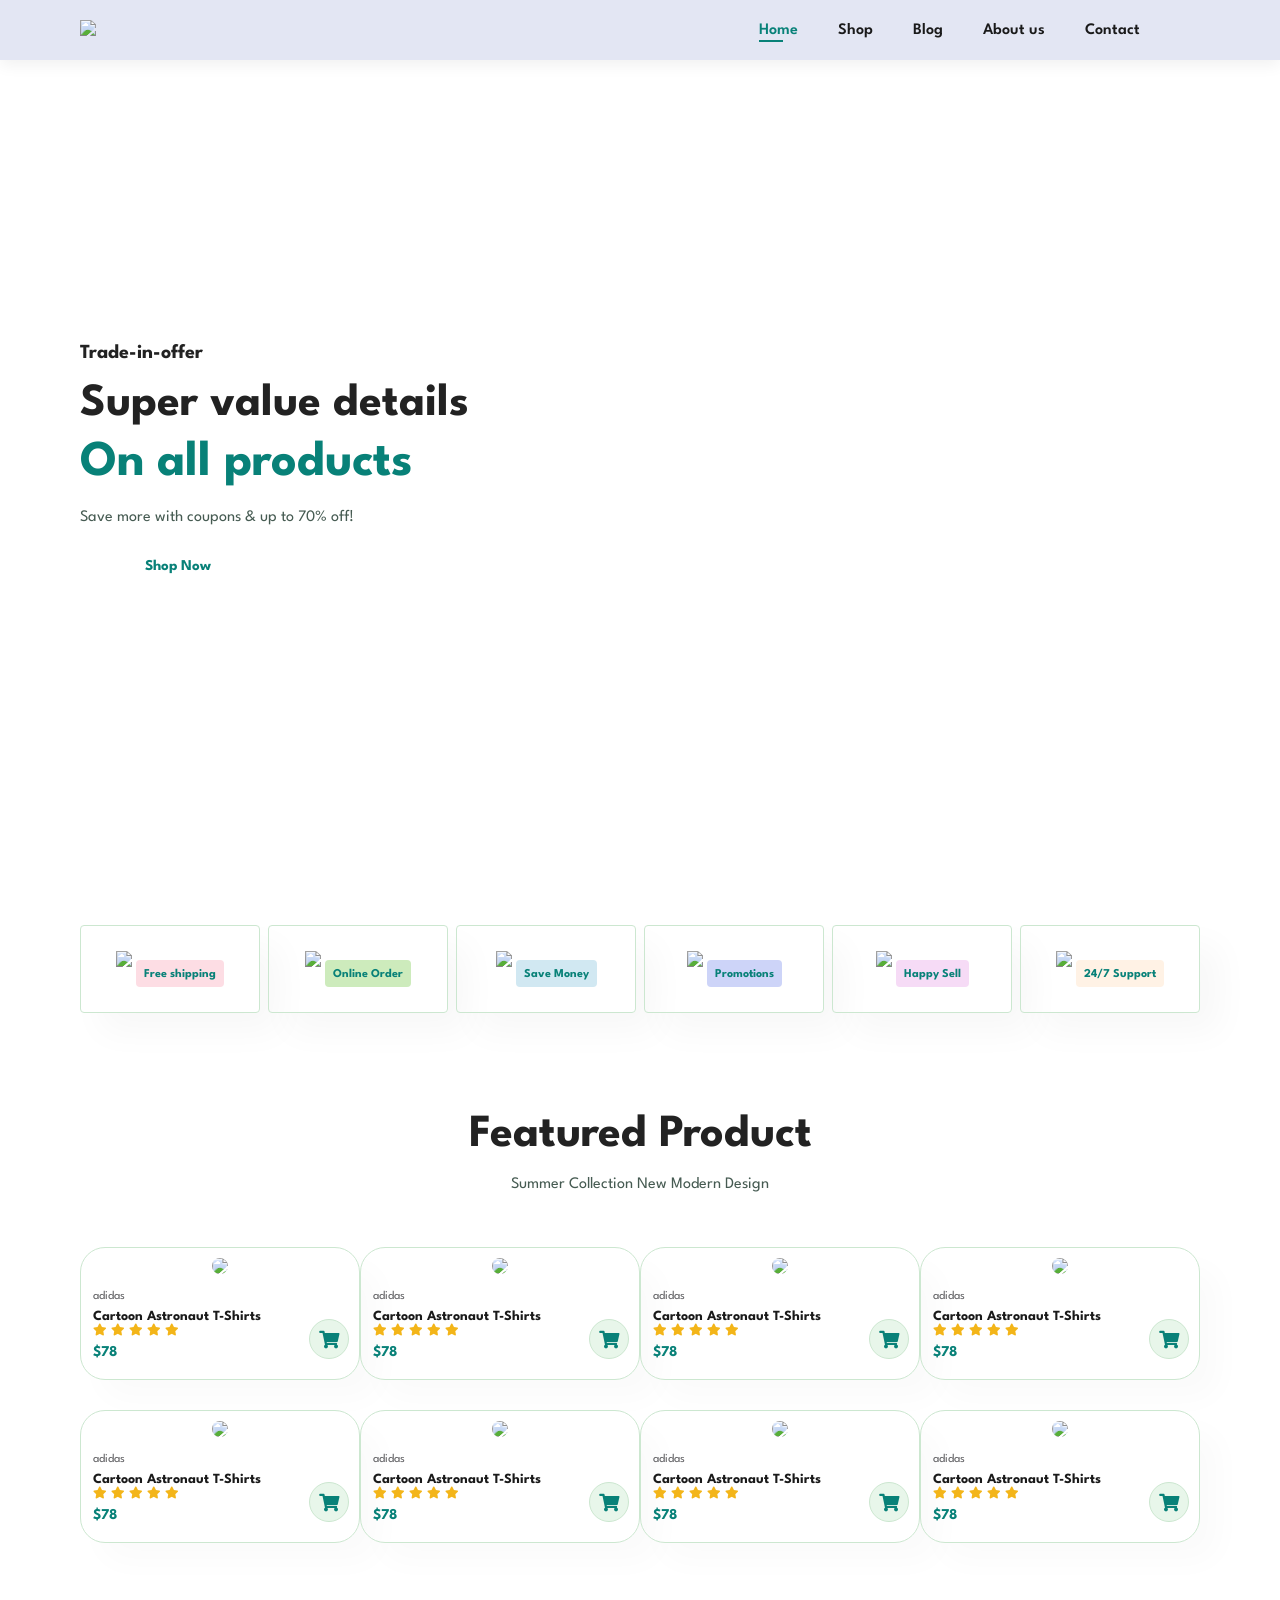
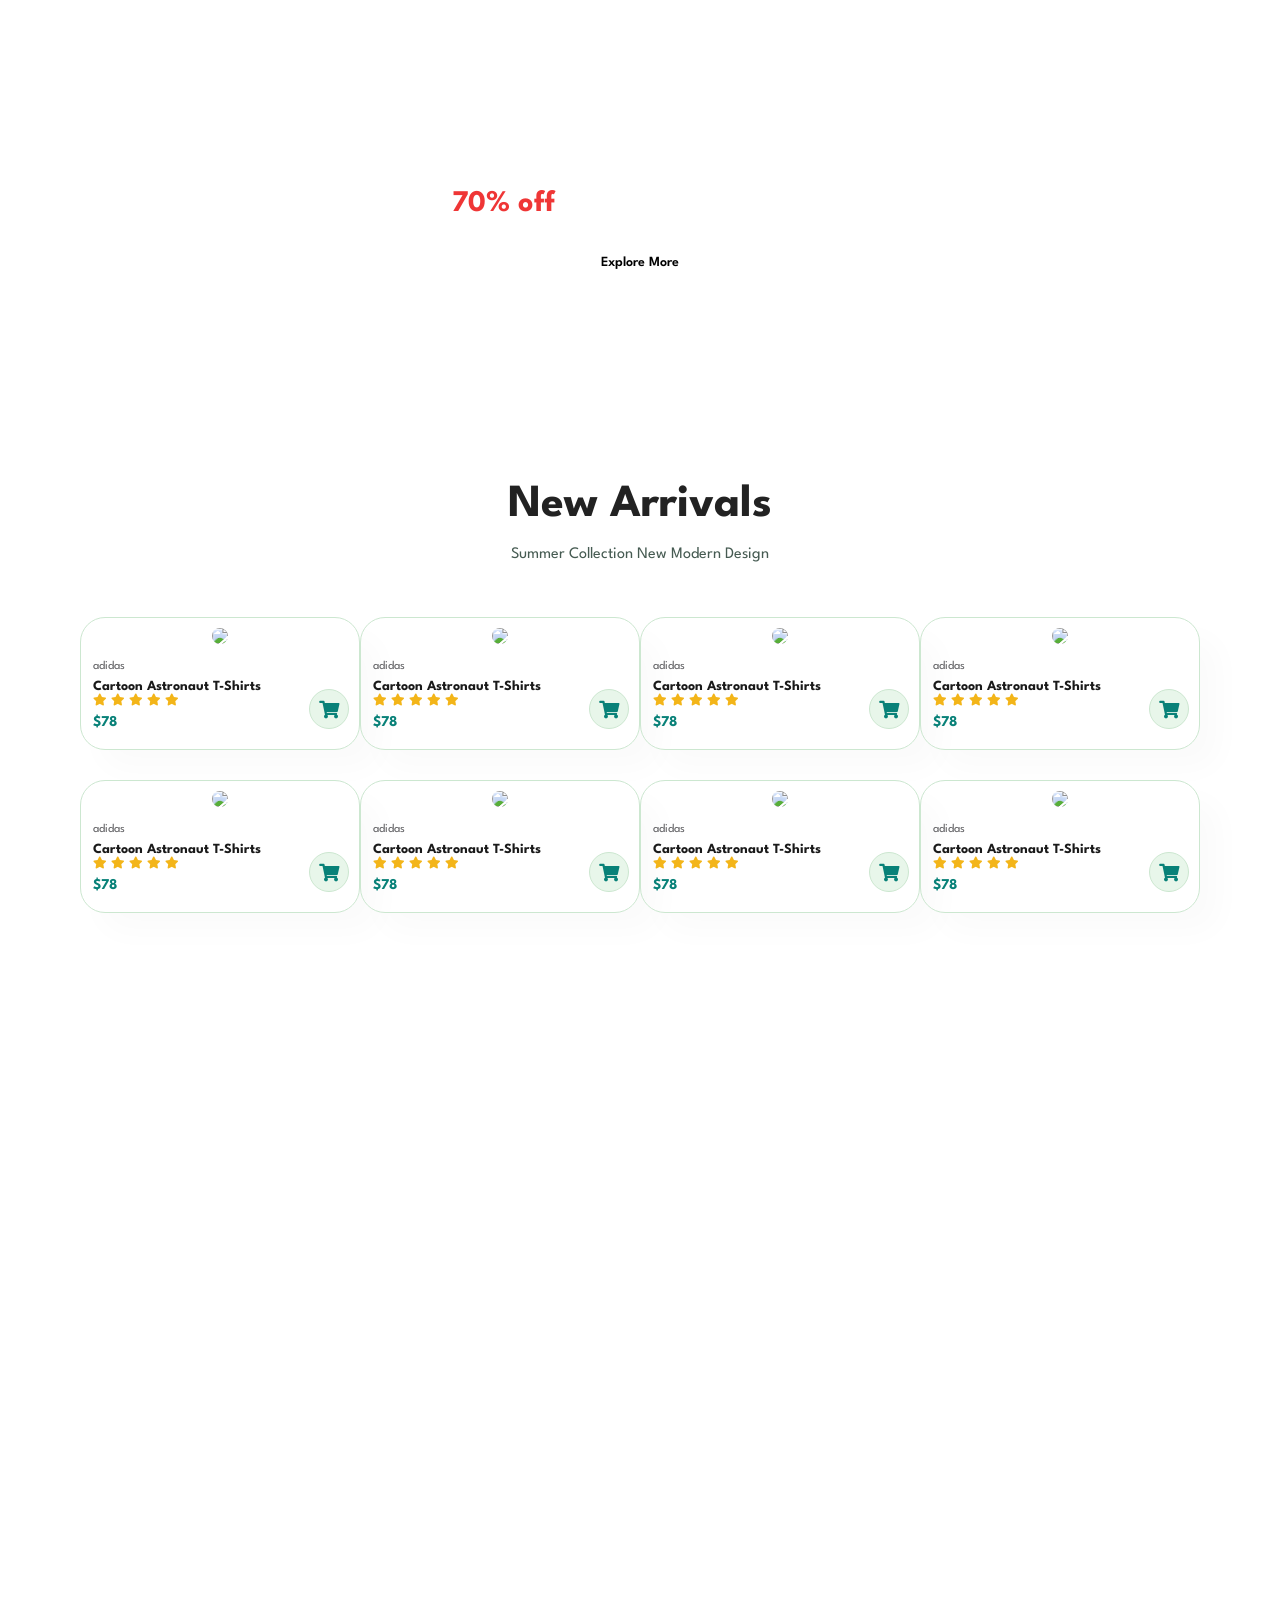
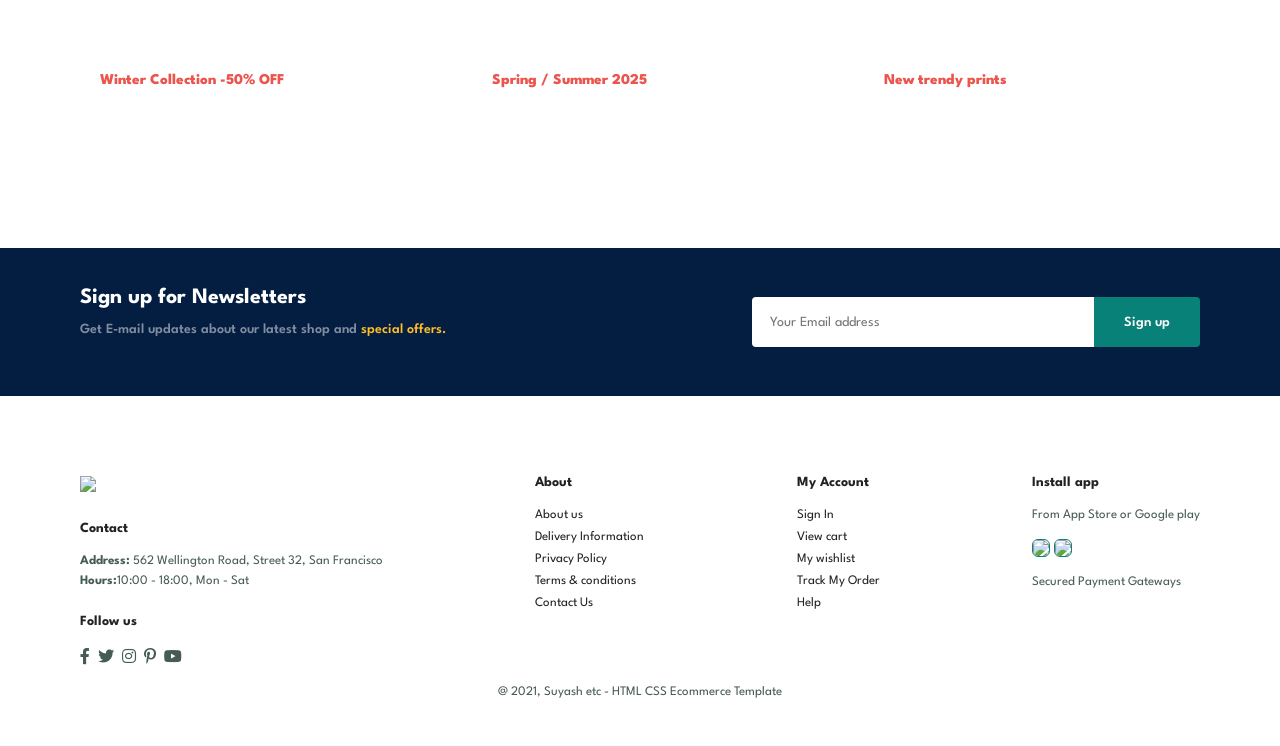
==== index.html @ 257fe8d1 "Add files via upload" ====
<!DOCTYPE html>
<html lang="en">

    <head>
        <meta charset="UTF-8">
        <meta http-equiv="X-UA-Compatible" content="IE=edge">
        <meta name="viewport" content="width=device-width, initial-scale=1.0">
        <title>Suyash Ecommerce Site</title>
        <!-- <link rel="stylesheet" href="https://cdnjs.cloudflare.com/ajax/libs/font-awesome/7.0.1/css/all.min.css" /> -->
        <link rel="stylesheet" href="style.css">
        <link rel="stylesheet" href="https://cdnjs.cloudflare.com/ajax/libs/font-awesome/5.15.4/css/all.min.css">
    </head>

    <body>
        <section id="header">
            <a href="#"><img src="img/logo.png" class="logo"></a>

            <div>
                <ul id="navbar">
                    <li><a class="active" href="index.html">Home</a></li>
                    <li><a href="shop.html">Shop</a></li>
                    <li><a href="blog.html">Blog</a></li>
                    <li><a href="about.html">About us</a></li>
                    <li><a href="contact.html">Contact</a></li>
                    <li class="lg-bag"><a href="cart.html"><i class="fa-solid fa-bag-shopping"></i></a></li>
                    <a href="#" id="close"><i class="far fa-times"></i></a>
                </ul>
            </div>
            <div id="mobile">
                <a href="cart.html"><i class="fa-solid fa-bag-shopping"></i></a>
                <i id="bar" class="fas fa-outdent"></i>
            </div>
        </section>

        <section id="hero">
            <h4>Trade-in-offer</h4>
            <h2>Super value details</h2>
            <h1>On all products</h1>
            <p>Save more with coupons & up to 70% off!</p>
            <button>Shop Now</button>
        </section>


        <section id="feature" class="section-p1">
            <div class="fe-box">
                <img src="img/features/f1.png">
                <h6>Free shipping</h6>
            </div>
            <div class="fe-box">
                <img src="img/features/f2.png">
                <h6>Online Order</h6>
            </div>
            <div class="fe-box">
                <img src="img/features/f3.png">
                <h6>Save Money</h6>
            </div>
            <div class="fe-box">
                <img src="img/features/f4.png">
                <h6>Promotions</h6>
            </div>
            <div class="fe-box">
                <img src="img/features/f5.png">
                <h6>Happy Sell</h6>
            </div>
            <div class="fe-box">
                <img src="img/features/f6.png">
                <h6>24/7 Support</h6>
            </div>
            
        </section>


        <section id="product1" class="section-p1">
            <h2>Featured Product</h2>
            <p>Summer Collection New Modern Design</p>
            <div class="pro-container">
                <div class="pro">
                    <img src="img/products/f1.jpg">
                    <div class="des">
                        <span>adidas</span>
                        <h5>Cartoon Astronaut T-Shirts</h5>
                        <div class="star">
                            <i class="fas fa-star"></i>
                            <i class="fas fa-star"></i>
                            <i class="fas fa-star"></i>
                            <i class="fas fa-star"></i>
                            <i class="fas fa-star"></i>
                        </div>
                        <h4>$78</h4>
                    </div>
                    <a href="#"><i class="fas fa-shopping-cart cart"></i></a>
                </div>
                <div class="pro">
                    <img src="img/products/f2.jpg">
                    <div class="des">
                        <span>adidas</span>
                        <h5>Cartoon Astronaut T-Shirts</h5>
                        <div class="star">
                            <i class="fas fa-star"></i>
                            <i class="fas fa-star"></i>
                            <i class="fas fa-star"></i>
                            <i class="fas fa-star"></i>
                            <i class="fas fa-star"></i>
                        </div>
                        <h4>$78</h4>
                    </div>
                    <a href="#"><i class="fas fa-shopping-cart cart"></i></a>
                </div>
                <div class="pro">
                    <img src="img/products/f3.jpg">
                    <div class="des">
                        <span>adidas</span>
                        <h5>Cartoon Astronaut T-Shirts</h5>
                        <div class="star">
                            <i class="fas fa-star"></i>
                            <i class="fas fa-star"></i>
                            <i class="fas fa-star"></i>
                            <i class="fas fa-star"></i>
                            <i class="fas fa-star"></i>
                        </div>
                        <h4>$78</h4>
                    </div>
                    <a href="#"><i class="fas fa-shopping-cart cart"></i></a>
                </div>
                <div class="pro">
                    <img src="img/products/f4.jpg">
                    <div class="des">
                        <span>adidas</span>
                        <h5>Cartoon Astronaut T-Shirts</h5>
                        <div class="star">
                            <i class="fas fa-star"></i>
                            <i class="fas fa-star"></i>
                            <i class="fas fa-star"></i>
                            <i class="fas fa-star"></i>
                            <i class="fas fa-star"></i>
                        </div>
                        <h4>$78</h4>
                    </div>
                    <a href="#"><i class="fas fa-shopping-cart cart"></i></a>
                </div>
                <div class="pro">
                    <img src="img/products/f5.jpg">
                    <div class="des">
                        <span>adidas</span>
                        <h5>Cartoon Astronaut T-Shirts</h5>
                        <div class="star">
                            <i class="fas fa-star"></i>
                            <i class="fas fa-star"></i>
                            <i class="fas fa-star"></i>
                            <i class="fas fa-star"></i>
                            <i class="fas fa-star"></i>
                        </div>
                        <h4>$78</h4>
                    </div>
                    <a href="#"><i class="fas fa-shopping-cart cart"></i></a>
                </div>
                <div class="pro">
                    <img src="img/products/f6.jpg">
                    <div class="des">
                        <span>adidas</span>
                        <h5>Cartoon Astronaut T-Shirts</h5>
                        <div class="star">
                            <i class="fas fa-star"></i>
                            <i class="fas fa-star"></i>
                            <i class="fas fa-star"></i>
                            <i class="fas fa-star"></i>
                            <i class="fas fa-star"></i>
                        </div>
                        <h4>$78</h4>
                    </div>
                    <a href="#"><i class="fas fa-shopping-cart cart"></i></a>
                </div>
                <div class="pro">
                    <img src="img/products/f7.jpg">
                    <div class="des">
                        <span>adidas</span>
                        <h5>Cartoon Astronaut T-Shirts</h5>
                        <div class="star">
                            <i class="fas fa-star"></i>
                            <i class="fas fa-star"></i>
                            <i class="fas fa-star"></i>
                            <i class="fas fa-star"></i>
                            <i class="fas fa-star"></i>
                        </div>
                        <h4>$78</h4>
                    </div>
                    <a href="#"><i class="fas fa-shopping-cart cart"></i></a>
                </div>
                <div class="pro">
                    <img src="img/products/f8.jpg">
                    <div class="des">
                        <span>adidas</span>
                        <h5>Cartoon Astronaut T-Shirts</h5>
                        <div class="star">
                            <i class="fas fa-star"></i>
                            <i class="fas fa-star"></i>
                            <i class="fas fa-star"></i>
                            <i class="fas fa-star"></i>
                            <i class="fas fa-star"></i>
                        </div>
                        <h4>$78</h4>
                    </div>
                    <a href="#"><i class="fas fa-shopping-cart cart"></i></a>
                </div>
            </div>
        </section>

        <section id="banner" class="section-m1">
            <h4>Repair Service</h4>
            <h2>Up to <span>70% off</span>- All T-Shirts & Accessories</h2>
            <button class="normal">Explore More</button>
        </section>

        <section id="product1" class="section-p1">
            <h2>New Arrivals</h2>
            <p>Summer Collection New Modern Design</p>
            <div class="pro-container">
                <div class="pro">
                    <img src="img/products/n1.jpg">
                    <div class="des">
                        <span>adidas</span>
                        <h5>Cartoon Astronaut T-Shirts</h5>
                        <div class="star">
                            <i class="fas fa-star"></i>
                            <i class="fas fa-star"></i>
                            <i class="fas fa-star"></i>
                            <i class="fas fa-star"></i>
                            <i class="fas fa-star"></i>
                        </div>
                        <h4>$78</h4>
                    </div>
                    <a href="#"><i class="fas fa-shopping-cart cart"></i></a>
                </div>
                <div class="pro">
                    <img src="img/products/n2.jpg">
                    <div class="des">
                        <span>adidas</span>
                        <h5>Cartoon Astronaut T-Shirts</h5>
                        <div class="star">
                            <i class="fas fa-star"></i>
                            <i class="fas fa-star"></i>
                            <i class="fas fa-star"></i>
                            <i class="fas fa-star"></i>
                            <i class="fas fa-star"></i>
                        </div>
                        <h4>$78</h4>
                    </div>
                    <a href="#"><i class="fas fa-shopping-cart cart"></i></a>
                </div>
                <div class="pro">
                    <img src="img/products/n3.jpg">
                    <div class="des">
                        <span>adidas</span>
                        <h5>Cartoon Astronaut T-Shirts</h5>
                        <div class="star">
                            <i class="fas fa-star"></i>
                            <i class="fas fa-star"></i>
                            <i class="fas fa-star"></i>
                            <i class="fas fa-star"></i>
                            <i class="fas fa-star"></i>
                        </div>
                        <h4>$78</h4>
                    </div>
                    <a href="#"><i class="fas fa-shopping-cart cart"></i></a>
                </div>
                <div class="pro">
                    <img src="img/products/n4.jpg">
                    <div class="des">
                        <span>adidas</span>
                        <h5>Cartoon Astronaut T-Shirts</h5>
                        <div class="star">
                            <i class="fas fa-star"></i>
                            <i class="fas fa-star"></i>
                            <i class="fas fa-star"></i>
                            <i class="fas fa-star"></i>
                            <i class="fas fa-star"></i>
                        </div>
                        <h4>$78</h4>
                    </div>
                    <a href="#"><i class="fas fa-shopping-cart cart"></i></a>
                </div>
                <div class="pro">
                    <img src="img/products/n5.jpg">
                    <div class="des">
                        <span>adidas</span>
                        <h5>Cartoon Astronaut T-Shirts</h5>
                        <div class="star">
                            <i class="fas fa-star"></i>
                            <i class="fas fa-star"></i>
                            <i class="fas fa-star"></i>
                            <i class="fas fa-star"></i>
                            <i class="fas fa-star"></i>
                        </div>
                        <h4>$78</h4>
                    </div>
                    <a href="#"><i class="fas fa-shopping-cart cart"></i></a>
                </div>
                <div class="pro">
                    <img src="img/products/n6.jpg">
                    <div class="des">
                        <span>adidas</span>
                        <h5>Cartoon Astronaut T-Shirts</h5>
                        <div class="star">
                            <i class="fas fa-star"></i>
                            <i class="fas fa-star"></i>
                            <i class="fas fa-star"></i>
                            <i class="fas fa-star"></i>
                            <i class="fas fa-star"></i>
                        </div>
                        <h4>$78</h4>
                    </div>
                    <a href="#"><i class="fas fa-shopping-cart cart"></i></a>
                </div>
                <div class="pro">
                    <img src="img/products/n7.jpg">
                    <div class="des">
                        <span>adidas</span>
                        <h5>Cartoon Astronaut T-Shirts</h5>
                        <div class="star">
                            <i class="fas fa-star"></i>
                            <i class="fas fa-star"></i>
                            <i class="fas fa-star"></i>
                            <i class="fas fa-star"></i>
                            <i class="fas fa-star"></i>
                        </div>
                        <h4>$78</h4>
                    </div>
                    <a href="#"><i class="fas fa-shopping-cart cart"></i></a>
                </div>
                <div class="pro">
                    <img src="img/products/n8.jpg">
                    <div class="des">
                        <span>adidas</span>
                        <h5>Cartoon Astronaut T-Shirts</h5>
                        <div class="star">
                            <i class="fas fa-star"></i>
                            <i class="fas fa-star"></i>
                            <i class="fas fa-star"></i>
                            <i class="fas fa-star"></i>
                            <i class="fas fa-star"></i>
                        </div>
                        <h4>$78</h4>
                    </div>
                    <a href="#"><i class="fas fa-shopping-cart cart"></i></a>
                </div>
            </div>
        </section>

        <section id="sm-banner" class="section-p1">
            <div class="banner-box">
                <h4>crazy deals</h4>
                <h2>buy 1 get 1 free</h2>
                <span>The best classic dress is on sale at care</span>
                <button class="white">Learn more</button>
            </div>
            <div class="banner-box banner-box2">
                <h4>spring/summer</h4>
                <h2>upcoming season</h2>
                <span>The best classic dress is on sale at care</span>
                <button class="white">Collection</button>
            </div>
        </section>

        <section id="banner3">
            <div class="banner-box">
                <h2>Seasonal Sale</h2>
                <h3>Winter Collection -50% OFF</h3>
            </div>
            <div class="banner-box banner-box2">
                <h2>New Footwear collection</h2>
                <h3>Spring / Summer 2025</h3>
            </div>
            <div class="banner-box banner-box3">
                <h2>T-shirts</h2>
                <h3>New trendy prints</h3>
            </div>
        </section>


        <section id="newsletter" class="section-p1 section-m1">
            <div class="newstext">
                <h4>Sign up for Newsletters</h4>
                <p>Get E-mail updates about our latest shop and <span>special offers.</span></p>
            </div>
            <div class="form">
                <input type="text" placeholder="Your Email address">
                <button class="normal">Sign up</button>
            </div>
        </section>

        <footer class="section-p1">
            <div class="col">
                <img class='logo' src="img/logo.png">
                <h4>Contact</h4>
                <p><strong> Address:</strong> 562 Wellington Road, Street 32, San Francisco</p>
                <p><strong> Hours:</strong>10:00 - 18:00, Mon - Sat</p>
                <div class="follow">
                    <h4>Follow us</h4>
                    <div class="icon">
                        <i class="fab fa-facebook-f"></i>
                        <i class="fab fa-twitter"></i>
                        <i class="fab fa-instagram"></i>
                        <i class="fab fa-pinterest-p"></i>
                        <i class="fab fa-youtube"></i>
                    </div>
                </div>

            </div>

            <div class="col">
                <h4>About</h4>
                <a href="#">About us</a>
                <a href="#">Delivery Information</a>
                <a href="#">Privacy Policy</a>
                <a href="#">Terms & conditions</a>
                <a href="#">Contact Us</a>
            </div>

            <div class="col">
                <h4>My Account</h4>
                <a href="#">Sign In</a>
                <a href="#">View cart</a>
                <a href="#">My wishlist</a>
                <a href="#">Track My Order</a>
                <a href="#">Help</a>
            </div>

            <div class="col install">
                <h4>Install app</h4>
                <p>From App Store or Google play</p>
                <div class="row">
                    <img src="img/pay/app.jpg">
                    <img src="img/pay/play.jpg">
                </div>
                <p>Secured Payment Gateways</p>
                <img src="img/pay/pay.png" alt="">
            </div>

            <div class="copyright">
                <p>@ 2021, Suyash etc - HTML CSS Ecommerce Template</p>
            </div>
        </footer>

        <script src="script.js"></script>
    </body>

</html>
---- style.css ----
@import url("https://fonts.googleapis.com/css2?family=Spartan:wght@100;200;300;400;500;600;700;800;900&display=swap");
* {
  margin: 0;
  padding: 0;
  box-sizing: border-box;
  font-family: "Spartan", sans-serif;
}

html {
  scroll-behavior: smooth;
}

/* Global Styles */

h1 {
  font-size: 50px;
  line-height: 64px;
  color: #222;
}

h2 {
  font-size: 46px;
  line-height: 54px;
  color: #222;
}

h4 {
  font-size: 20px;
  color: #222;
}

h6 {
  font-weight: 700;
  font-size: 12px;
}

p {
  font-size: 16px;
  color: #465b52;
  margin: 15px 0 20px 0;
}

.section-p1 {
  padding: 40px 80px;
}

.section-m1 {
  margin: 40px 0;
}

button.normal{
  font-size: 14px;
  font-weight: 600;
  padding: 15px 30px;
  color: #000;
  background-color: #fff;
  border-radius: 4px;
  cursor: pointer;
  border: none;
  outline: none;
  transition: 0.2s;
}
button.white{
  font-size: 13px;
  font-weight: 600;
  padding: 11px 18px;
  color: #fff;
  background-color: transparent;
  cursor: pointer;
  border: 1px solid white;
  outline: none;
  transition: 0.2s;
}

body {
  width: 100%;
}


/*  Header start */

#header{
  display: flex;
  align-items: center;
  justify-content: space-between;
  padding: 20px 80px;
  background-color: #e3e6f3;
  box-shadow: 0 5px 15px rgba(0, 0, 0, 0.06);
  position: sticky;
  top: 0;
  left: 0;
  z-index: 999;
}


#navbar{
  display: flex;
  align-items: center;
  justify-content: center;
}

#navbar li{
  list-style: none;
  padding: 0 20px;
  position: relative;
}

#navbar li a{
  text-decoration: none;
  font-size: 16px;
  font-weight: 600;
  color: #1a1a1a;
  transition: 0.3s ease;
}

#navbar li a:hover{
  color: #088178;
}

#navbar li a:hover,
#navbar li a.active{
  color: #088178;
}

#navbar li a.active::after,
#navbar li a:hover::after
{
  content: '';
  width: 30%;
  height: 2px;
  background-color: #088178;
  position: absolute;
  bottom: -4px;
  left: 20px;
}

#mobile{
  display: none;
  align-items: center;
}

#close{
  display: none;
}

/* Home page */

#hero{
  background-image: url(img/hero4.png);
  height: 90vh;
  width: 100%;
  background-size: cover;
  background-position: top 25% right 0;
  padding: 0px 80px;
  display: flex;
  flex-direction: column;
  align-items: flex-start;
  justify-content: center;
}


#hero h4{
  padding-bottom: 15px;
}


#hero h1{
  color: #088178;
}


#hero button{
  background-image: url(img/button.png);
  background-color: transparent;
  color: #088178;
  border: 0;
  padding: 14px 80px 14px 65px;
  background-repeat: no-repeat;
  cursor: pointer;
  font-weight: 700;
  font-size: 15px;
}



/* features */
#feature{
  display: flex;
  align-items: center;
  justify-content: space-between;
  flex-wrap: wrap;
}
#feature .fe-box{
  width: 180px;
  text-align: center;
  padding: 25px 15px;
  box-shadow: 20px 20px 34px rgba(0, 0, 0, 0.03);
  border: 1px solid #cce7d0;
  border-radius: 4px;
  margin: 15px 0;
}

#feature .fe-box:hover{
  box-shadow: 10px 10px 54px rgba(70, 62, 221, 0.1);
}

#feature .fe-box img{
  width: 100%;
  margin-bottom: 10px;
}

#feature .fe-box h6{
  display: inline-block;
  padding: 9px 8px 6px 8px;
  line-height: 1;
  border-radius: 4px;
  color: #088178;
  background-color: #fddde4;
}

#feature .fe-box:nth-child(2) h6{
  background-color: #cdebbc;
}
#feature .fe-box:nth-child(3) h6{
  background-color: #d1e8f2;
}
#feature .fe-box:nth-child(4) h6{
  background-color: #cdd4f8;
}
#feature .fe-box:nth-child(5) h6{
  background-color: #f6dbf6;
}
#feature .fe-box:nth-child(6) h6{
  background-color: #fff2e5;
}





/* product */
#product1{
  text-align: center;
}

#product1 .pro-container{
  display: flex;
  justify-content: space-between;
  padding-top: 20px;
  flex-wrap: wrap;
}

#product1 .pro{
  flex: 1 1 22%;
  width: 23%;
  min-width: 250px;
  padding: 10px 12px;
  border: 1px solid #cce7d0;
  border-radius: 25px;
  cursor: pointer;
  box-shadow: 20px 20px 30px rgba(0, 0, 0, 0.02);
  margin: 15px 0;
  transition: 0.2s ease;
  position: relative;
}

#product1 .pro:hover{
  box-shadow: 20px 20px 30px rgba(0, 0, 0, 0.06);
}

#product1 .pro img{
  width: 100%;
  border-radius: 20px;
}

#product1 .pro .des{
  text-align: start;
  padding: 10px 0;
}

#product1 .pro .des span{
  color: #606063;
  font-size: 12px;
}

#product1 .pro .des h5{
  padding-top: 7px;
  color: #1a1a1a;
  font-size: 14px;
}

#product1 .pro .des i{
  font-size: 12px;
  color: rgb(243, 181, 25);
}

#product1 .pro .des h4{
  padding-top: 7px;
  font-size: 15px;
  font-weight: 700;
  color: #088178;
}

#product1 .pro a .add-but{
  width: 40px;
  height: 40px;
  line-height: 40px;
  border-radius: 50px;
  background-color: #e8f6ea;
  font-weight: 500;
  color: #088178;
  border: 1px solid #cce7d0;
  position: absolute;
  bottom: 20px;
  right: 10px;
}

#product1 .pro a .cart {
  width: 40px;
  height: 40px;
  border-radius: 50%;
  background-color: #e8f6ea;
  border: 1px solid #cce7d0;
  position: absolute;
  bottom: 20px;
  right: 10px;
  display: flex;
  align-items: center;
  justify-content: center;
  color: #088178;
  font-size: 18px;
}



/* banner */
#banner{
  display: flex;
  justify-content: center;
  flex-direction: column;
  align-items: center;
  text-align: center;
  background-image: url(img/banner/b2.jpg);
  height: 40vh;
  width: 100%;
  background-size: cover;
  background-position: center;
}


#banner h4{
  color: #fff;
  font-size: 16px;
}

#banner h2{
  color: #fff;
  font-size: 30px;
  padding: 10px 0;
}

#banner h2 span{
  color: #fff;
  color: #ef3636;
}

#banner button:hover{
  background-color: #088178;
  color:#fff;
}

#sm-banner{
  display: flex;
  justify-content: space-between;
  flex-wrap: wrap;
}

/* banner */
#sm-banner .banner-box{
  display: flex;
  flex: 1;
  justify-content: center;
  flex-direction: column;
  align-items: flex-start;
  background-image: url(img/banner/b17.jpg);
  height: 50vh;
  min-width: 45%;
  margin: 10px;
  background-size: cover;
  background-position: center;
  padding: 30px;
}

#sm-banner .banner-box2{
  background-image: url(img/banner/b10.jpg);
}

#sm-banner h4{
  color: #fff;
  font-size: 20px;
  font-weight: 300;

}

#sm-banner h2{
  color: #fff;
  font-size: 28px;
  font-weight: 800;

}

#sm-banner span{
  color: #fff;
  font-size: 14px;
  font-weight: 500;
  padding-bottom: 15px;
}



#sm-banner .banner-box:hover button{
  background: #088178;
  border: 1px solid #088178;
}

#banner3{
  display: flex;
  justify-content: space-between;
  flex-wrap: wrap;
  padding: 0 80px;

}

#banner3 .banner-box{
  display: flex;
  justify-content: center;
  flex-direction: column;
  align-items: flex-start;
  background-image: url(img/banner/b7.jpg);
  height: 30vh;
  min-width: 30%;
  background-size: cover;
  background-position: center;
  padding: 20px;
  margin-bottom: 20px;
}

#banner3 .banner-box2{
  background-image: url(img/banner/b4.jpg);
}
#banner3 .banner-box3{
  background-image: url(img/banner/b18.jpg);
}

#banner3 h2{
  color: #fff;
  font-weight: 900;
  font-size: 22px;
}

#banner3 h3{
  color: #ec544e;
  font-weight: 800;
  font-size: 15px;
}



/* newsletter */

#newsletter{
  display: flex;
  justify-content: space-between;
  flex-wrap: wrap;
  align-items: center;
  background-image: url(img/banner/b14.png);
  background-repeat: no-repeat;
  background-position: 20% 30%;
  background-color: #041e42;
}


#newsletter h4{
  font-size: 22px;
  font-weight: 700;
  color: #fff;
}

#newsletter p{
  font-size: 14px;
  font-weight: 600;
  color: #818ea0;
}

#newsletter span{
  color: #ffbd27;
}


#newsletter .form{
  display: flex;
  width: 40%;
}


#newsletter input{
  height: 3.125rem;
  padding: 0 1.225em;
  font-size: 14px;
  width: 100%;
  border: 1px solid transparent;
  border-radius: 4px;
  outline: none;
  border-top-right-radius: 0;
  border-bottom-right-radius: 0;
}


#newsletter button{
  color: #fff;
  background-color: #088178;
  white-space: nowrap;
  border-top-left-radius: 0;
  border-bottom-left-radius: 0;
}



/* footer */
footer{
  display: flex;
  flex-wrap: wrap;
  justify-content: space-between;
}

footer .col{
  display: flex;
  flex-direction: column;
  align-items: flex-start;
  margin-bottom: 20px;
}


footer .logo{
  margin-bottom: 30px;
}

footer h4{
  font-size: 14px;
  padding-bottom: 20px;
}

footer p{
  font-size: 13px;
  margin: 0 0 8px 0;
}


footer a{
  font-size: 13px;
  text-decoration:  none;
  color: #222;
  margin-bottom: 10px;
}


footer .follow{
  margin-top: 20px;
}

footer .follow i{
  color: #465b52;
  padding-right: 4px;
  cursor: pointer;
}


footer .install .row img{
  border: 1px solid #088178;
  border-radius: 6px;
}

footer .install img{
  margin: 10px 0 15px 0;
}

footer .follow i:hover,
footer a:hover{
  color: #088178;
}

footer .copyright{
  width: 100%;
  text-align: center;
}



/* Shop page */
#page-header{
  background-image: url(img/banner/b1.jpg);
  width: 100%;
  height: 40vh;
  background-size: cover;
  display: flex;
  justify-content: center;
  text-align: center;
  flex-direction: column;
  padding: 14px;
}

#page-header h2,
#page-header p{
  color: #fff;
}


#pagination{
  text-align: center;
}

#pagination a{
  text-decoration: none;
  background-color: #088178;
  padding: 15px 20px;
  border-radius: 4px;
  color: #fff;
  font-weight: 600;
}

#pagination a i{
  font-size: 16px;
  font-weight: 600;
}

/* single product */
#prodetails{
  display: flex;
  margin-top: 20px;
}



#prodetails .single-pro-image{
  width: 40%;
  margin-right: 50px;
}

.small-img-group{
  display: flex;
  justify-content: space-between;
}

.small-img-col{
  flex-basis: 24%;
  cursor: pointer;
}


#prodetails .single-pro-details{
  width: 50%;
  padding-top: 30px;
}


#prodetails .single-pro-details h4{
  padding: 40px 0 20px 0;
}

#prodetails .single-pro-details h2{
  font-size: 26px;
}

#prodetails .single-pro-details select{
  display: block;
  padding: 5px 10px;
  margin-bottom: 10px;
}

#prodetails .single-pro-details input{
  width: 50px;
  height: 47px;
  padding-left: 10px;
  font-size: 16px;
  margin-right: 10px;
}

#prodetails .single-pro-details input:focus{
  outline: none;
}

#prodetails .single-pro-details button{
  background-color: #088178;
  color: #fff;
}

#prodetails .single-pro-details span{
  line-height: 25px;
}





/* blog page */
#page-header.blog-header {
  background-image: url(img/banner/b19.jpg);
}


#blog{
  padding: 150px 150px 0 150px;
}

#blog .blog-box{
  display: flex;
  align-items: center;
  width: 100%;
  position: relative;
  padding-bottom: 90px;
}

#blog .blog-img{
  width: 50%;
  margin-right: 40px;
}

#blog img{
  width: 100%;
  height: 300px;
  object-fit: cover;
}

#blog .blog-details{
  width: 50%;
}



#blog .blog-details a{
  text-decoration: none;
  font-size: 11px;
  color: #000;
  font-weight: 700;
  transition: 0.1s;
  position: relative;
  display: inline-block;
}

#blog .blog-details a::after{
  content: "";
  width: 50px;
  height: 1px;
  background-color: #000;
  position: absolute;
  top: 4px;
  right: -60px;
}

#blog .blog-details a:hover{
  color: #088178;
}

#blog .blog-details a:hover::after{
  background-color: #088178;
}

#blog .blog-box h1{
  position: absolute;
  top: -40px;
  left: 0;
  font-size: 70px;
  font-weight: 700;
  color: #c9cbce;
  z-index: -9;
}



/* about page */
#page-header.about-header{
  background-image: url("img/about/banner.png");
}

#about-head{
  display: flex;
  align-items: center;
}

#about-head img{
  width: 50%;
  height: auto;
}

#about-head div{
  padding-left: 40px;
}


#about-app{
  text-align: center;

}

#about-app .video{
  width: 70%;
  height: 100%;
  margin: 30px auto 0 auto;
}

#about-app .video video{
  width: 100%;
  height: 100%;
  border-radius: 20px;
}


/* contact details */

#contact-details{
  display: flex;
  align-items: center;
  justify-content: space-between;
}

#contact-details .details{
  width: 40%;
}

#contact-details .details span,
#form-details form span{
  font-size: 12px;
}

#contact-details .details h2,
#form-details form h2{
  font-size: 26px;
  line-height: 35px;
  padding:  20px 0;
}



#contact-details .details h3{
  font-size: 16px;
  padding-bottom: 15px;
}



#contact-details .details li{
  list-style: none;
  display: flex;
  padding: 10px 0;
}

#contact-details .details li i{
  font-size: 14px;
  padding-right: 22px;
}

#contact-details .details li p{
  margin: 0;
  font-size: 14px;
}




#contact-details .map{
  width: 55%;
  height: 400px;
}


#contact-details .map iframe{
  width: 100%;
  height: 100%;
}


#form-details{
  display: flex;
  justify-content: space-between;
  margin: 30px;
  padding: 80px;
  border: 1px solid #e1e1e1;
}

#form-details form{
  width: 65%;
  display: flex;
  flex-direction: column;
  align-items: flex-start;
}

#form-details form input,
#form-details form textarea{
  width: 100%;
  padding: 12px 15px;
  outline: none;
  margin-bottom: 20px;
  border: 1px solid #e1e1e1;
}

#form-details form button{
  background-color: #088178;
  color: #fff;
}

#form-details .people div{
  padding-bottom: 25px;
  display: flex;
  align-items: flex-start;
}

#form-details .people div img{
  width: 65px;
  height: 65px;
  object-fit: cover;
  margin-right: 15px;
}

#form-details .people div p{
  margin: 0;
  font-size: 13px;
  line-height: 25px;
}

#form-details .people div p  span{
  display: block;
  font-size: 16px;
  font-weight: 600;
  color: #000;
}


/* cart page */
  #cart{
    overflow-x: auto;
  }

  #cart table{
    width: 100%;
    border-collapse: collapse;
    table-layout: fixed;
    white-space: nowrap;
  }

  #cart table img{
    width: 70px;
  }


  #cart table td:nth-child(1){
    width: 100px;
    text-align: center;
  }

  #cart table td:nth-child(2){
    width: 150px;
    text-align: center;
  }

  #cart table td:nth-child(3){
    width: 250px;
    text-align: center;
  }

  #cart table td:nth-child(4),
  #cart table td:nth-child(5),
  #cart table td:nth-child(6){
    width: 150px;
    text-align: center;
  }


  #cart table td:nth-child(5) input{
    width: 70px;
    padding: 10px 5px 10px 15px;
  }

  #cart table thead{
    border: 1px solid #e2e9e1;
    border-left: none;
    border-right: none;
  }


  #cart table td{
    font-weight: 700;
    text-transform: uppercase;
    font-size: 13px;
    padding: 18px 0;
  }


  #cart table tbody tr td{
    padding-top: 15px;
  }

  #cart table tbody td{
    font-size: 13px;
  }


  #cart-add{
    display: flex;
    flex-wrap: wrap;
    justify-content: space-between;
  }

  #coupon{
    width: 50%;
    margin-bottom: 30px;
  }

  #coupon h3,
  #subtotal h3{
    padding-bottom: 15px;
  }

  #coupon input{
    padding: 10px 20px;
    outline: none;
    width: 60%;
    margin-right: 10px;
    border: 1px solid #e2e9e1;
  }

  #coupon button,
  #subtotal button{
    background-color: #088178;
    color: #fff;
    padding: 12px 20px;
  }


  #subtotal{
    width: 50%;
    margin-bottom: 30px;
    border: 1px solid #e2e9e1;
    padding: 30px;
  }


  #subtotal table{
    border-collapse: collapse;
    width: 100%;
    margin-bottom: 20px;
  }


  #subtotal table td{
    width: 50%;
    border: 1px solid #e2e9e1;
    padding: 10px;
    font-size: 13px;
  }






















/* media query */

@media(max-width:799px){
  .section-p1{
    padding: 40px 40px;
  }
  #navbar {
    display: flex;
    flex-direction: column;
    align-items: flex-start;
    justify-content: flex-start;
    position: fixed;
    top: 0px;
    right: -300px;
    width: 200px;
    height: 100vh;
    background-color: #e3e6f3;
    box-shadow: 0 40px 60px rgba(0, 0, 0, 0.1);
    padding: 80px 0 0 10px;
    transition: 0.3s ease-in-out;
  }

  #navbar.active{
    right: 0px;
  }

  #navbar li{
    margin-bottom: 25px;
  }

  #mobile{
  display: flex;
  align-items: center;
  }

  #mobile i{
    color: #1a1a1a;
    font-size: 24px;
    padding-left: 20px;
  }


  #close{
    display: initial;
    position: absolute;
    top: 30px;
    left: 30px;
    color: #222;
    font-size: 24px;
  }

  .lg-bag{
    display: none;
  }


  #hero{
    height: 90vh;
    background-position: top 30% right 30%;
    padding: 0 80px;
  }


  #feature {
    justify-content: center;
  }

  #feature .fe-box{
    margin: 15px 15px;
  }

  #product1 .pro-container{
    justify-content: center;
  }

  #product1 .pro{
    margin: 15px;
  }

  #banner {
    height: 20vh;
  }

  #sm-banner .banner-box{
    min-width: 100%;
    height: 30vh;
  }

  #banner3{
    padding: 0 40px;
  }

  #banner3 .banner-box{
    width: 28%;
  }

  #newsletter .form{
    width: 70%;
  }

  /* contact */

  #form-details{
    padding: 40px;
  }

  #form-details form{
    width: 50%;
  }

  /* cart page */
  #cart{
    overflow-x: auto;
  }

  #cart table{
    width: 100%;
    border-collapse: collapse;
    table-layout: fixed;
    white-space: nowrap;
  }

  #cart table img{
    width: 70px;
  }


  #cart table td:nth-child(1){
    width: 100px;
    text-align: center;
  }

  #cart table td:nth-child(2){
    width: 150px;
    text-align: center;
  }

  #cart table td:nth-child(3){
    width: 250px;
    text-align: center;
  }

  #cart table td:nth-child(4),
  #cart table td:nth-child(5),
  #cart table td:nth-child(6){
    width: 150px;
    text-align: center;
  }


  #cart table td:nth-child(5) input{
    width: 70px;
    padding: 10px 5px 10px 15px;
  }

  #cart table thead{
    border: 1px solid #e2e9e1;
    border-left: none;
    border-right: none;
  }


  #cart table td{
    font-weight: 700;
    text-transform: uppercase;
    font-size: 13px;
    padding: 18px 0;
  }


  #cart table tbody tr td{
    padding-top: 15px;
  }

  #cart table tbody td{
    font-size: 13px;
  }


  #cart-add{
    display: flex;
    flex-wrap: wrap;
    justify-content: space-between;
  }

  #coupon{
    width: 50%;
    margin-bottom: 30px;
  }

  #coupon h3,
  #subtotal h3{
    padding-bottom: 15px;
  }

  #coupon input{
    padding: 10px 20px;
    outline: none;
    width: 60%;
    margin-right: 10px;
    border: 1px solid #e2e9e1;
  }

  #coupon button,
  #subtotal button{
    background-color: #088178;
    color: #fff;
    padding: 12px 20px;
  }


  #subtotal{
    width: 50%;
    margin-bottom: 30px;
    border: 1px solid #e2e9e1;
    padding: 30px;
  }


  #subtotal table{
    border-collapse: collapse;
    width: 100%;
    margin-bottom: 20px;
  }


  #subtotal table td{
    width: 50%;
    border: 1px solid #e2e9e1;
    padding: 10px;
    font-size: 13px;
  }
}








































@media (max-width: 477px){
  #header{
    padding: 10px 30px;
  }
  h1{
    font-size: 38px;
  }
  h2{
    font-size: 32px;
  }

  #hero{
    padding: 0 20px;
    background-position: 55%;
  }

  #feature {
    justify-content: space-between;
  }

  #feature .fe-box{
    width: 155px;
    margin: 0 0 15px 0;
  }

  #product1 .pro{
    width: 100%;
  }

  #banner{
    height: 40vh;
  }

  #sm-banner .banner-box{
    height: 40vh;
  }

  #sm-banner .banner-box2{
    margin-top: 20px;
  }

  #banner3{
    padding: 0 20px;
  }

  #banner3 .banner-box{
    width: 100%;
  }

  #newsletter {
    padding: 40px 20px;
  }

  #newsletter .form {
    width: 100%;
  }

  footer .copyright{
    text-align: start;
  }

  /* single product */
  #prodetails{
    display: flex;
    flex-direction: column;
  }

  #prodetails .single-pro-image{
    width: 100%;
    margin-right: 0px;
  }

  #prodetails .single-pro-image{
    width: 100%;
  }

  /* blog page */


  #blog {
    padding: 100px 20px 0 20px;
  }
  #blog .blog-box{
    display: flex;
    flex-direction: column;
    align-items: flex-start;
  }
  #blog .blog-img{
    width: 100%;
    margin-right: 0px;
    margin-bottom: 30px;
  }

  #blog .blog-details {
    width: 100%;
  }


  /* about us */
  #about-head{
    flex-direction: column;
  }

  #about-head img{
    width: 100%;
    margin-bottom: 20px;
  }


  #about-head div{
    padding-left: 0px;
  }

  #about-app .video{
    width: 100%;
  }


 /* contact page */
  #contact-details{
    flex-direction: column;
  }

  #contact-details .details{
    width: 100%;
    margin-bottom: 30px;
  }

  #contact-details .map{
    width: 100%;
  }

  #form-details {
    margin: 10px;
    padding: 30px 10px;
    flex-wrap: wrap;
  }

  #form-details {
    width: 100%;
    margin-bottom: 13px;
  }


  /* cart page */
  #cart-add{
    flex-direction: column;
  }

  #coupon {
    width: 100%;
  }

  #subtotal {
    width: 100%;
    padding: 20px;
  }
}
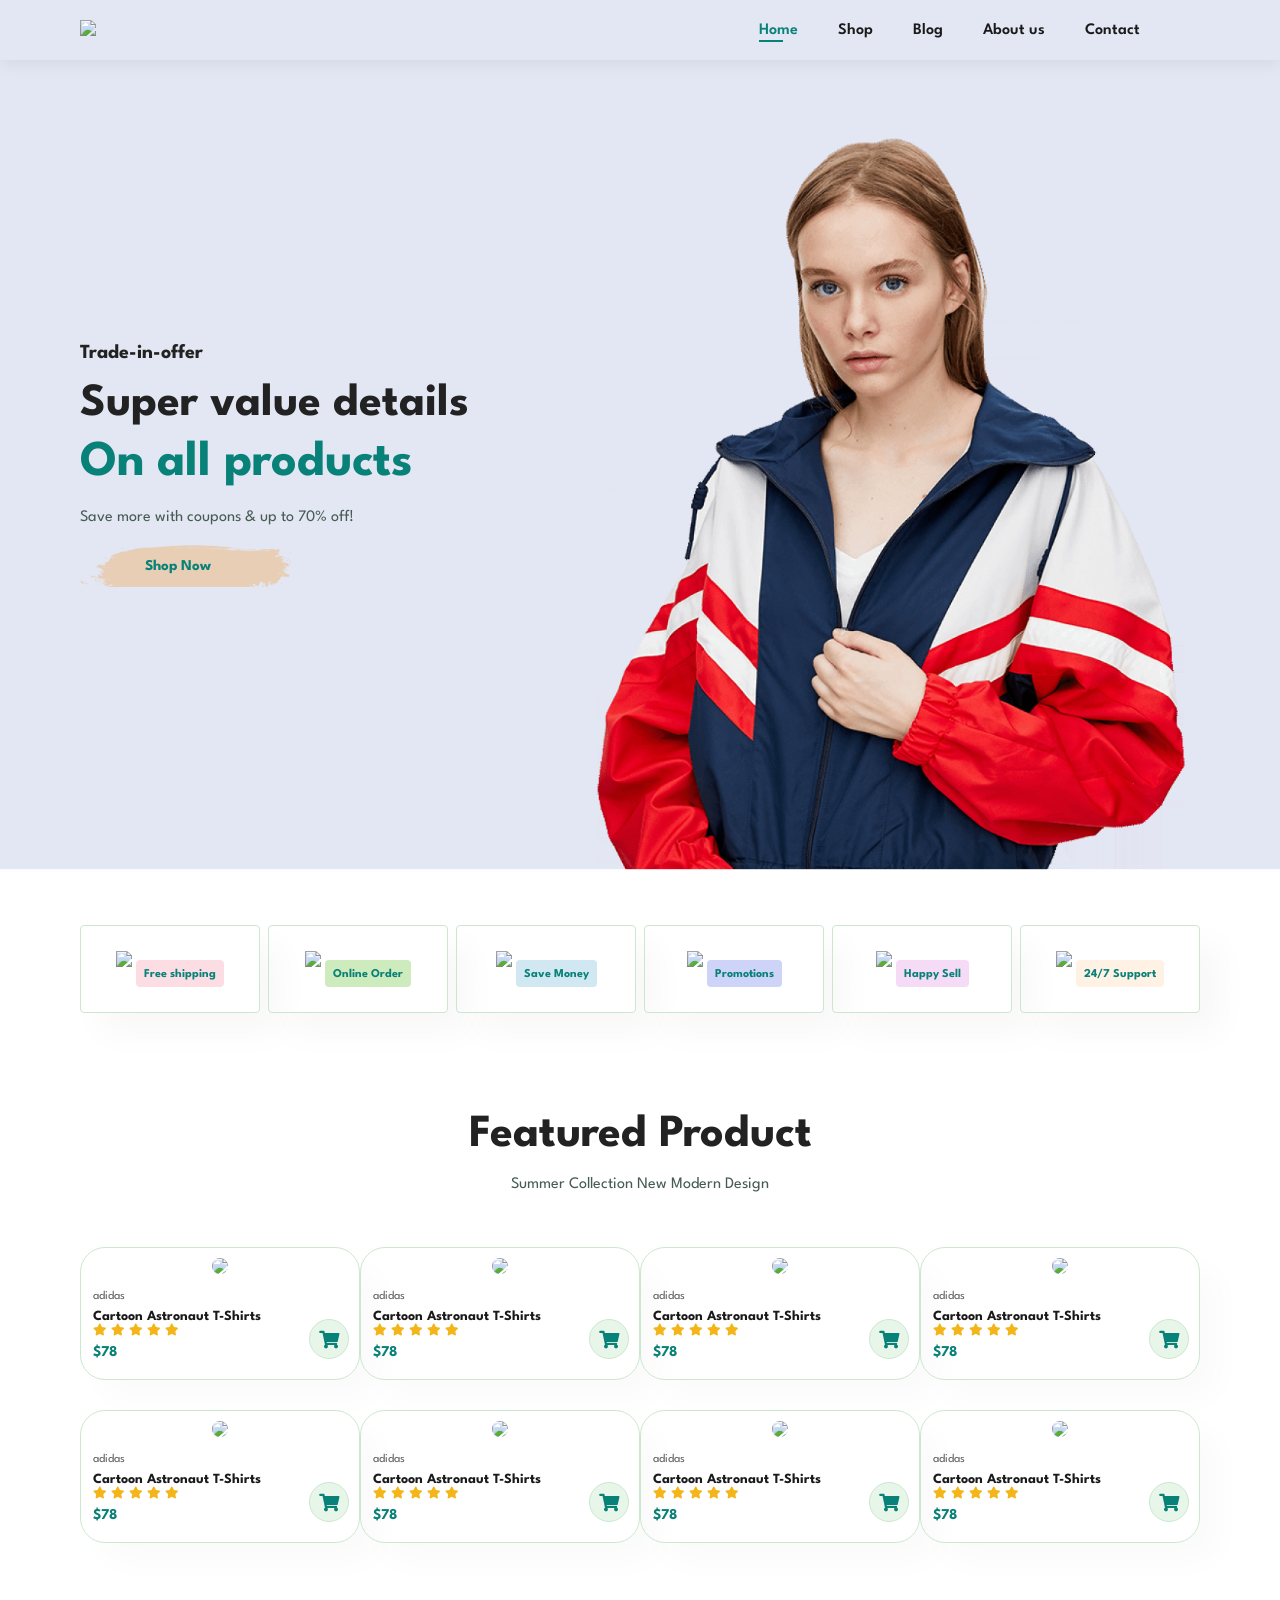
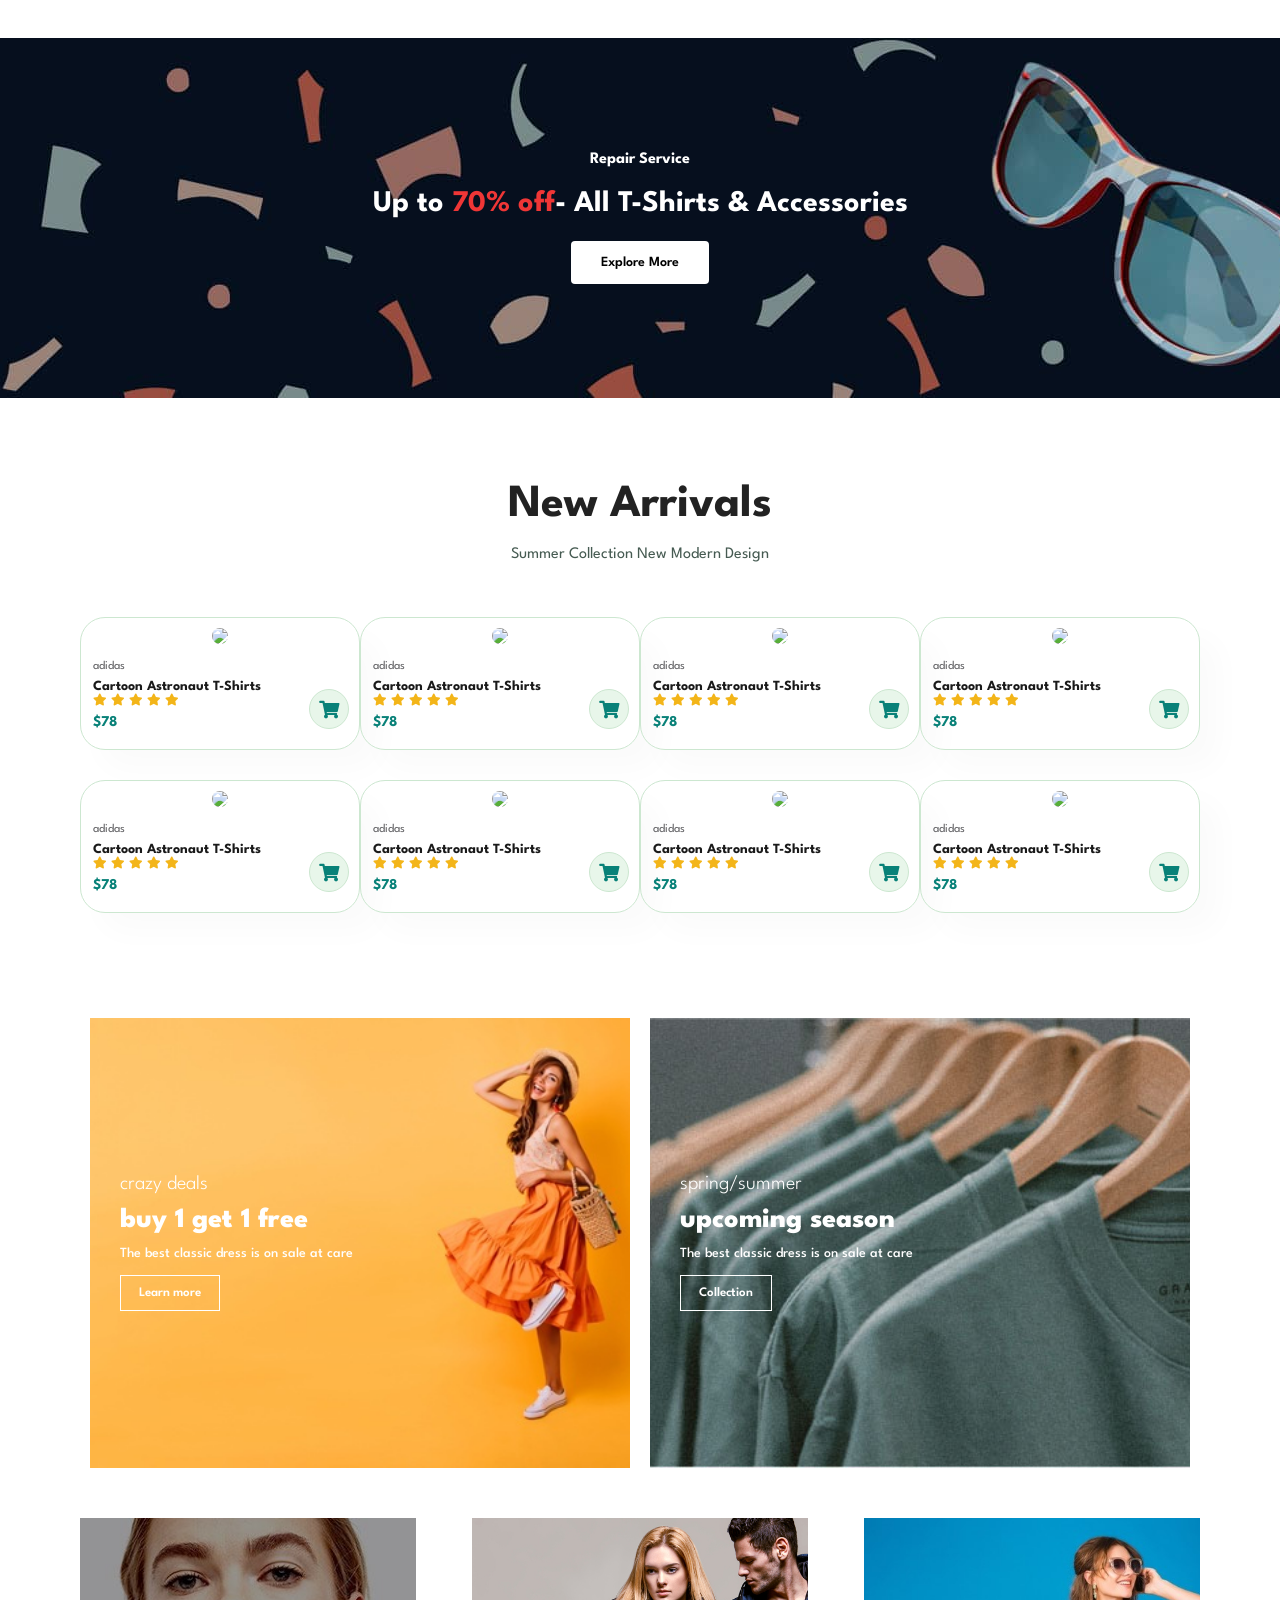
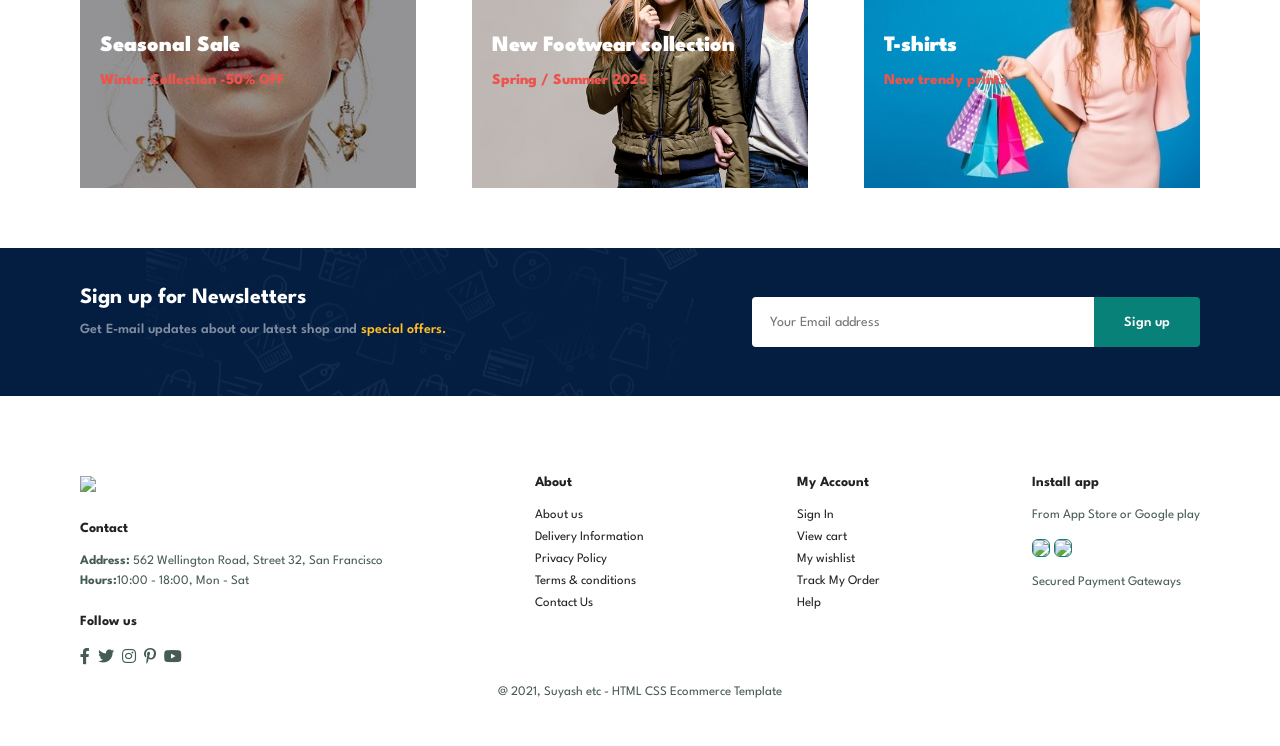
==== commit 9bd805a6: "Update index.html" ====
--- a/index.html
+++ b/index.html
@@ -13,7 +13,7 @@
 
     <body>
         <section id="header">
-            <a href="#"><img src="img/logo.png" class="logo"></a>
+            <a href="#"><img src="logo.png" class="logo"></a>
 
             <div>
                 <ul id="navbar">
@@ -43,27 +43,27 @@
 
         <section id="feature" class="section-p1">
             <div class="fe-box">
-                <img src="img/features/f1.png">
+                <img src="features/f1.png">
                 <h6>Free shipping</h6>
             </div>
             <div class="fe-box">
-                <img src="img/features/f2.png">
+                <img src="features/f2.png">
                 <h6>Online Order</h6>
             </div>
             <div class="fe-box">
-                <img src="img/features/f3.png">
+                <img src="features/f3.png">
                 <h6>Save Money</h6>
             </div>
             <div class="fe-box">
-                <img src="img/features/f4.png">
+                <img src="features/f4.png">
                 <h6>Promotions</h6>
             </div>
             <div class="fe-box">
-                <img src="img/features/f5.png">
+                <img src="features/f5.png">
                 <h6>Happy Sell</h6>
             </div>
             <div class="fe-box">
-                <img src="img/features/f6.png">
+                <img src="features/f6.png">
                 <h6>24/7 Support</h6>
             </div>
             
@@ -75,119 +75,119 @@
             <p>Summer Collection New Modern Design</p>
             <div class="pro-container">
                 <div class="pro">
-                    <img src="img/products/f1.jpg">
-                    <div class="des">
-                        <span>adidas</span>
-                        <h5>Cartoon Astronaut T-Shirts</h5>
-                        <div class="star">
-                            <i class="fas fa-star"></i>
-                            <i class="fas fa-star"></i>
-                            <i class="fas fa-star"></i>
-                            <i class="fas fa-star"></i>
-                            <i class="fas fa-star"></i>
-                        </div>
-                        <h4>$78</h4>
-                    </div>
-                    <a href="#"><i class="fas fa-shopping-cart cart"></i></a>
-                </div>
-                <div class="pro">
-                    <img src="img/products/f2.jpg">
-                    <div class="des">
-                        <span>adidas</span>
-                        <h5>Cartoon Astronaut T-Shirts</h5>
-                        <div class="star">
-                            <i class="fas fa-star"></i>
-                            <i class="fas fa-star"></i>
-                            <i class="fas fa-star"></i>
-                            <i class="fas fa-star"></i>
-                            <i class="fas fa-star"></i>
-                        </div>
-                        <h4>$78</h4>
-                    </div>
-                    <a href="#"><i class="fas fa-shopping-cart cart"></i></a>
-                </div>
-                <div class="pro">
-                    <img src="img/products/f3.jpg">
-                    <div class="des">
-                        <span>adidas</span>
-                        <h5>Cartoon Astronaut T-Shirts</h5>
-                        <div class="star">
-                            <i class="fas fa-star"></i>
-                            <i class="fas fa-star"></i>
-                            <i class="fas fa-star"></i>
-                            <i class="fas fa-star"></i>
-                            <i class="fas fa-star"></i>
-                        </div>
-                        <h4>$78</h4>
-                    </div>
-                    <a href="#"><i class="fas fa-shopping-cart cart"></i></a>
-                </div>
-                <div class="pro">
-                    <img src="img/products/f4.jpg">
-                    <div class="des">
-                        <span>adidas</span>
-                        <h5>Cartoon Astronaut T-Shirts</h5>
-                        <div class="star">
-                            <i class="fas fa-star"></i>
-                            <i class="fas fa-star"></i>
-                            <i class="fas fa-star"></i>
-                            <i class="fas fa-star"></i>
-                            <i class="fas fa-star"></i>
-                        </div>
-                        <h4>$78</h4>
-                    </div>
-                    <a href="#"><i class="fas fa-shopping-cart cart"></i></a>
-                </div>
-                <div class="pro">
-                    <img src="img/products/f5.jpg">
-                    <div class="des">
-                        <span>adidas</span>
-                        <h5>Cartoon Astronaut T-Shirts</h5>
-                        <div class="star">
-                            <i class="fas fa-star"></i>
-                            <i class="fas fa-star"></i>
-                            <i class="fas fa-star"></i>
-                            <i class="fas fa-star"></i>
-                            <i class="fas fa-star"></i>
-                        </div>
-                        <h4>$78</h4>
-                    </div>
-                    <a href="#"><i class="fas fa-shopping-cart cart"></i></a>
-                </div>
-                <div class="pro">
-                    <img src="img/products/f6.jpg">
-                    <div class="des">
-                        <span>adidas</span>
-                        <h5>Cartoon Astronaut T-Shirts</h5>
-                        <div class="star">
-                            <i class="fas fa-star"></i>
-                            <i class="fas fa-star"></i>
-                            <i class="fas fa-star"></i>
-                            <i class="fas fa-star"></i>
-                            <i class="fas fa-star"></i>
-                        </div>
-                        <h4>$78</h4>
-                    </div>
-                    <a href="#"><i class="fas fa-shopping-cart cart"></i></a>
-                </div>
-                <div class="pro">
-                    <img src="img/products/f7.jpg">
-                    <div class="des">
-                        <span>adidas</span>
-                        <h5>Cartoon Astronaut T-Shirts</h5>
-                        <div class="star">
-                            <i class="fas fa-star"></i>
-                            <i class="fas fa-star"></i>
-                            <i class="fas fa-star"></i>
-                            <i class="fas fa-star"></i>
-                            <i class="fas fa-star"></i>
-                        </div>
-                        <h4>$78</h4>
-                    </div>
-                    <a href="#"><i class="fas fa-shopping-cart cart"></i></a>
-                </div>
-                <div class="pro">
-                    <img src="img/products/f8.jpg">
+                    <img src="products/f1.jpg">
+                    <div class="des">
+                        <span>adidas</span>
+                        <h5>Cartoon Astronaut T-Shirts</h5>
+                        <div class="star">
+                            <i class="fas fa-star"></i>
+                            <i class="fas fa-star"></i>
+                            <i class="fas fa-star"></i>
+                            <i class="fas fa-star"></i>
+                            <i class="fas fa-star"></i>
+                        </div>
+                        <h4>$78</h4>
+                    </div>
+                    <a href="#"><i class="fas fa-shopping-cart cart"></i></a>
+                </div>
+                <div class="pro">
+                    <img src="products/f2.jpg">
+                    <div class="des">
+                        <span>adidas</span>
+                        <h5>Cartoon Astronaut T-Shirts</h5>
+                        <div class="star">
+                            <i class="fas fa-star"></i>
+                            <i class="fas fa-star"></i>
+                            <i class="fas fa-star"></i>
+                            <i class="fas fa-star"></i>
+                            <i class="fas fa-star"></i>
+                        </div>
+                        <h4>$78</h4>
+                    </div>
+                    <a href="#"><i class="fas fa-shopping-cart cart"></i></a>
+                </div>
+                <div class="pro">
+                    <img src="products/f3.jpg">
+                    <div class="des">
+                        <span>adidas</span>
+                        <h5>Cartoon Astronaut T-Shirts</h5>
+                        <div class="star">
+                            <i class="fas fa-star"></i>
+                            <i class="fas fa-star"></i>
+                            <i class="fas fa-star"></i>
+                            <i class="fas fa-star"></i>
+                            <i class="fas fa-star"></i>
+                        </div>
+                        <h4>$78</h4>
+                    </div>
+                    <a href="#"><i class="fas fa-shopping-cart cart"></i></a>
+                </div>
+                <div class="pro">
+                    <img src="products/f4.jpg">
+                    <div class="des">
+                        <span>adidas</span>
+                        <h5>Cartoon Astronaut T-Shirts</h5>
+                        <div class="star">
+                            <i class="fas fa-star"></i>
+                            <i class="fas fa-star"></i>
+                            <i class="fas fa-star"></i>
+                            <i class="fas fa-star"></i>
+                            <i class="fas fa-star"></i>
+                        </div>
+                        <h4>$78</h4>
+                    </div>
+                    <a href="#"><i class="fas fa-shopping-cart cart"></i></a>
+                </div>
+                <div class="pro">
+                    <img src="products/f5.jpg">
+                    <div class="des">
+                        <span>adidas</span>
+                        <h5>Cartoon Astronaut T-Shirts</h5>
+                        <div class="star">
+                            <i class="fas fa-star"></i>
+                            <i class="fas fa-star"></i>
+                            <i class="fas fa-star"></i>
+                            <i class="fas fa-star"></i>
+                            <i class="fas fa-star"></i>
+                        </div>
+                        <h4>$78</h4>
+                    </div>
+                    <a href="#"><i class="fas fa-shopping-cart cart"></i></a>
+                </div>
+                <div class="pro">
+                    <img src="products/f6.jpg">
+                    <div class="des">
+                        <span>adidas</span>
+                        <h5>Cartoon Astronaut T-Shirts</h5>
+                        <div class="star">
+                            <i class="fas fa-star"></i>
+                            <i class="fas fa-star"></i>
+                            <i class="fas fa-star"></i>
+                            <i class="fas fa-star"></i>
+                            <i class="fas fa-star"></i>
+                        </div>
+                        <h4>$78</h4>
+                    </div>
+                    <a href="#"><i class="fas fa-shopping-cart cart"></i></a>
+                </div>
+                <div class="pro">
+                    <img src="products/f7.jpg">
+                    <div class="des">
+                        <span>adidas</span>
+                        <h5>Cartoon Astronaut T-Shirts</h5>
+                        <div class="star">
+                            <i class="fas fa-star"></i>
+                            <i class="fas fa-star"></i>
+                            <i class="fas fa-star"></i>
+                            <i class="fas fa-star"></i>
+                            <i class="fas fa-star"></i>
+                        </div>
+                        <h4>$78</h4>
+                    </div>
+                    <a href="#"><i class="fas fa-shopping-cart cart"></i></a>
+                </div>
+                <div class="pro">
+                    <img src="products/f8.jpg">
                     <div class="des">
                         <span>adidas</span>
                         <h5>Cartoon Astronaut T-Shirts</h5>
@@ -216,119 +216,119 @@
             <p>Summer Collection New Modern Design</p>
             <div class="pro-container">
                 <div class="pro">
-                    <img src="img/products/n1.jpg">
-                    <div class="des">
-                        <span>adidas</span>
-                        <h5>Cartoon Astronaut T-Shirts</h5>
-                        <div class="star">
-                            <i class="fas fa-star"></i>
-                            <i class="fas fa-star"></i>
-                            <i class="fas fa-star"></i>
-                            <i class="fas fa-star"></i>
-                            <i class="fas fa-star"></i>
-                        </div>
-                        <h4>$78</h4>
-                    </div>
-                    <a href="#"><i class="fas fa-shopping-cart cart"></i></a>
-                </div>
-                <div class="pro">
-                    <img src="img/products/n2.jpg">
-                    <div class="des">
-                        <span>adidas</span>
-                        <h5>Cartoon Astronaut T-Shirts</h5>
-                        <div class="star">
-                            <i class="fas fa-star"></i>
-                            <i class="fas fa-star"></i>
-                            <i class="fas fa-star"></i>
-                            <i class="fas fa-star"></i>
-                            <i class="fas fa-star"></i>
-                        </div>
-                        <h4>$78</h4>
-                    </div>
-                    <a href="#"><i class="fas fa-shopping-cart cart"></i></a>
-                </div>
-                <div class="pro">
-                    <img src="img/products/n3.jpg">
-                    <div class="des">
-                        <span>adidas</span>
-                        <h5>Cartoon Astronaut T-Shirts</h5>
-                        <div class="star">
-                            <i class="fas fa-star"></i>
-                            <i class="fas fa-star"></i>
-                            <i class="fas fa-star"></i>
-                            <i class="fas fa-star"></i>
-                            <i class="fas fa-star"></i>
-                        </div>
-                        <h4>$78</h4>
-                    </div>
-                    <a href="#"><i class="fas fa-shopping-cart cart"></i></a>
-                </div>
-                <div class="pro">
-                    <img src="img/products/n4.jpg">
-                    <div class="des">
-                        <span>adidas</span>
-                        <h5>Cartoon Astronaut T-Shirts</h5>
-                        <div class="star">
-                            <i class="fas fa-star"></i>
-                            <i class="fas fa-star"></i>
-                            <i class="fas fa-star"></i>
-                            <i class="fas fa-star"></i>
-                            <i class="fas fa-star"></i>
-                        </div>
-                        <h4>$78</h4>
-                    </div>
-                    <a href="#"><i class="fas fa-shopping-cart cart"></i></a>
-                </div>
-                <div class="pro">
-                    <img src="img/products/n5.jpg">
-                    <div class="des">
-                        <span>adidas</span>
-                        <h5>Cartoon Astronaut T-Shirts</h5>
-                        <div class="star">
-                            <i class="fas fa-star"></i>
-                            <i class="fas fa-star"></i>
-                            <i class="fas fa-star"></i>
-                            <i class="fas fa-star"></i>
-                            <i class="fas fa-star"></i>
-                        </div>
-                        <h4>$78</h4>
-                    </div>
-                    <a href="#"><i class="fas fa-shopping-cart cart"></i></a>
-                </div>
-                <div class="pro">
-                    <img src="img/products/n6.jpg">
-                    <div class="des">
-                        <span>adidas</span>
-                        <h5>Cartoon Astronaut T-Shirts</h5>
-                        <div class="star">
-                            <i class="fas fa-star"></i>
-                            <i class="fas fa-star"></i>
-                            <i class="fas fa-star"></i>
-                            <i class="fas fa-star"></i>
-                            <i class="fas fa-star"></i>
-                        </div>
-                        <h4>$78</h4>
-                    </div>
-                    <a href="#"><i class="fas fa-shopping-cart cart"></i></a>
-                </div>
-                <div class="pro">
-                    <img src="img/products/n7.jpg">
-                    <div class="des">
-                        <span>adidas</span>
-                        <h5>Cartoon Astronaut T-Shirts</h5>
-                        <div class="star">
-                            <i class="fas fa-star"></i>
-                            <i class="fas fa-star"></i>
-                            <i class="fas fa-star"></i>
-                            <i class="fas fa-star"></i>
-                            <i class="fas fa-star"></i>
-                        </div>
-                        <h4>$78</h4>
-                    </div>
-                    <a href="#"><i class="fas fa-shopping-cart cart"></i></a>
-                </div>
-                <div class="pro">
-                    <img src="img/products/n8.jpg">
+                    <img src="products/n1.jpg">
+                    <div class="des">
+                        <span>adidas</span>
+                        <h5>Cartoon Astronaut T-Shirts</h5>
+                        <div class="star">
+                            <i class="fas fa-star"></i>
+                            <i class="fas fa-star"></i>
+                            <i class="fas fa-star"></i>
+                            <i class="fas fa-star"></i>
+                            <i class="fas fa-star"></i>
+                        </div>
+                        <h4>$78</h4>
+                    </div>
+                    <a href="#"><i class="fas fa-shopping-cart cart"></i></a>
+                </div>
+                <div class="pro">
+                    <img src="products/n2.jpg">
+                    <div class="des">
+                        <span>adidas</span>
+                        <h5>Cartoon Astronaut T-Shirts</h5>
+                        <div class="star">
+                            <i class="fas fa-star"></i>
+                            <i class="fas fa-star"></i>
+                            <i class="fas fa-star"></i>
+                            <i class="fas fa-star"></i>
+                            <i class="fas fa-star"></i>
+                        </div>
+                        <h4>$78</h4>
+                    </div>
+                    <a href="#"><i class="fas fa-shopping-cart cart"></i></a>
+                </div>
+                <div class="pro">
+                    <img src="products/n3.jpg">
+                    <div class="des">
+                        <span>adidas</span>
+                        <h5>Cartoon Astronaut T-Shirts</h5>
+                        <div class="star">
+                            <i class="fas fa-star"></i>
+                            <i class="fas fa-star"></i>
+                            <i class="fas fa-star"></i>
+                            <i class="fas fa-star"></i>
+                            <i class="fas fa-star"></i>
+                        </div>
+                        <h4>$78</h4>
+                    </div>
+                    <a href="#"><i class="fas fa-shopping-cart cart"></i></a>
+                </div>
+                <div class="pro">
+                    <img src="products/n4.jpg">
+                    <div class="des">
+                        <span>adidas</span>
+                        <h5>Cartoon Astronaut T-Shirts</h5>
+                        <div class="star">
+                            <i class="fas fa-star"></i>
+                            <i class="fas fa-star"></i>
+                            <i class="fas fa-star"></i>
+                            <i class="fas fa-star"></i>
+                            <i class="fas fa-star"></i>
+                        </div>
+                        <h4>$78</h4>
+                    </div>
+                    <a href="#"><i class="fas fa-shopping-cart cart"></i></a>
+                </div>
+                <div class="pro">
+                    <img src="products/n5.jpg">
+                    <div class="des">
+                        <span>adidas</span>
+                        <h5>Cartoon Astronaut T-Shirts</h5>
+                        <div class="star">
+                            <i class="fas fa-star"></i>
+                            <i class="fas fa-star"></i>
+                            <i class="fas fa-star"></i>
+                            <i class="fas fa-star"></i>
+                            <i class="fas fa-star"></i>
+                        </div>
+                        <h4>$78</h4>
+                    </div>
+                    <a href="#"><i class="fas fa-shopping-cart cart"></i></a>
+                </div>
+                <div class="pro">
+                    <img src="products/n6.jpg">
+                    <div class="des">
+                        <span>adidas</span>
+                        <h5>Cartoon Astronaut T-Shirts</h5>
+                        <div class="star">
+                            <i class="fas fa-star"></i>
+                            <i class="fas fa-star"></i>
+                            <i class="fas fa-star"></i>
+                            <i class="fas fa-star"></i>
+                            <i class="fas fa-star"></i>
+                        </div>
+                        <h4>$78</h4>
+                    </div>
+                    <a href="#"><i class="fas fa-shopping-cart cart"></i></a>
+                </div>
+                <div class="pro">
+                    <img src="products/n7.jpg">
+                    <div class="des">
+                        <span>adidas</span>
+                        <h5>Cartoon Astronaut T-Shirts</h5>
+                        <div class="star">
+                            <i class="fas fa-star"></i>
+                            <i class="fas fa-star"></i>
+                            <i class="fas fa-star"></i>
+                            <i class="fas fa-star"></i>
+                            <i class="fas fa-star"></i>
+                        </div>
+                        <h4>$78</h4>
+                    </div>
+                    <a href="#"><i class="fas fa-shopping-cart cart"></i></a>
+                </div>
+                <div class="pro">
+                    <img src="products/n8.jpg">
                     <div class="des">
                         <span>adidas</span>
                         <h5>Cartoon Astronaut T-Shirts</h5>
@@ -390,7 +390,7 @@
 
         <footer class="section-p1">
             <div class="col">
-                <img class='logo' src="img/logo.png">
+                <img class='logo' src="logo.png">
                 <h4>Contact</h4>
                 <p><strong> Address:</strong> 562 Wellington Road, Street 32, San Francisco</p>
                 <p><strong> Hours:</strong>10:00 - 18:00, Mon - Sat</p>
@@ -429,11 +429,11 @@
                 <h4>Install app</h4>
                 <p>From App Store or Google play</p>
                 <div class="row">
-                    <img src="img/pay/app.jpg">
-                    <img src="img/pay/play.jpg">
+                    <img src="pay/app.jpg">
+                    <img src="pay/play.jpg">
                 </div>
                 <p>Secured Payment Gateways</p>
-                <img src="img/pay/pay.png" alt="">
+                <img src="pay/pay.png" alt="">
             </div>
 
             <div class="copyright">
@@ -444,4 +444,4 @@
         <script src="script.js"></script>
     </body>
 
-</html>+</html>
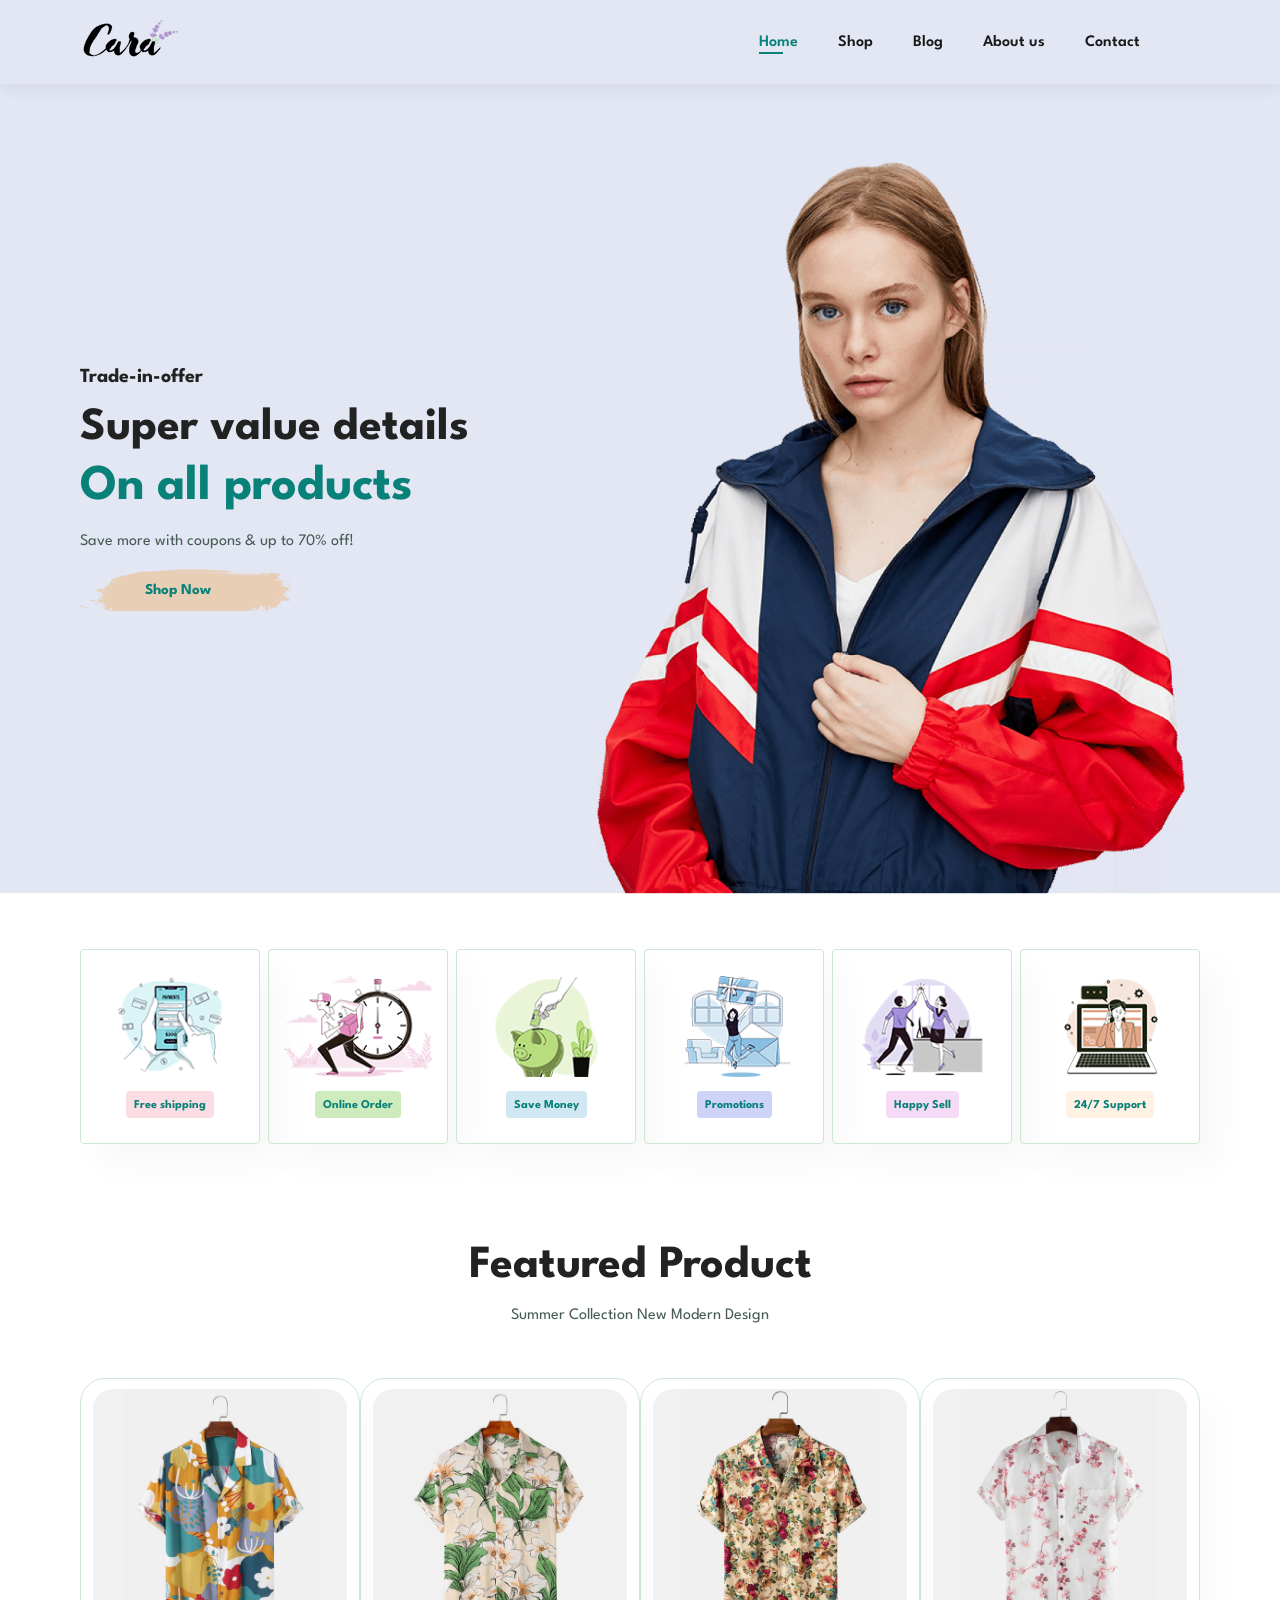
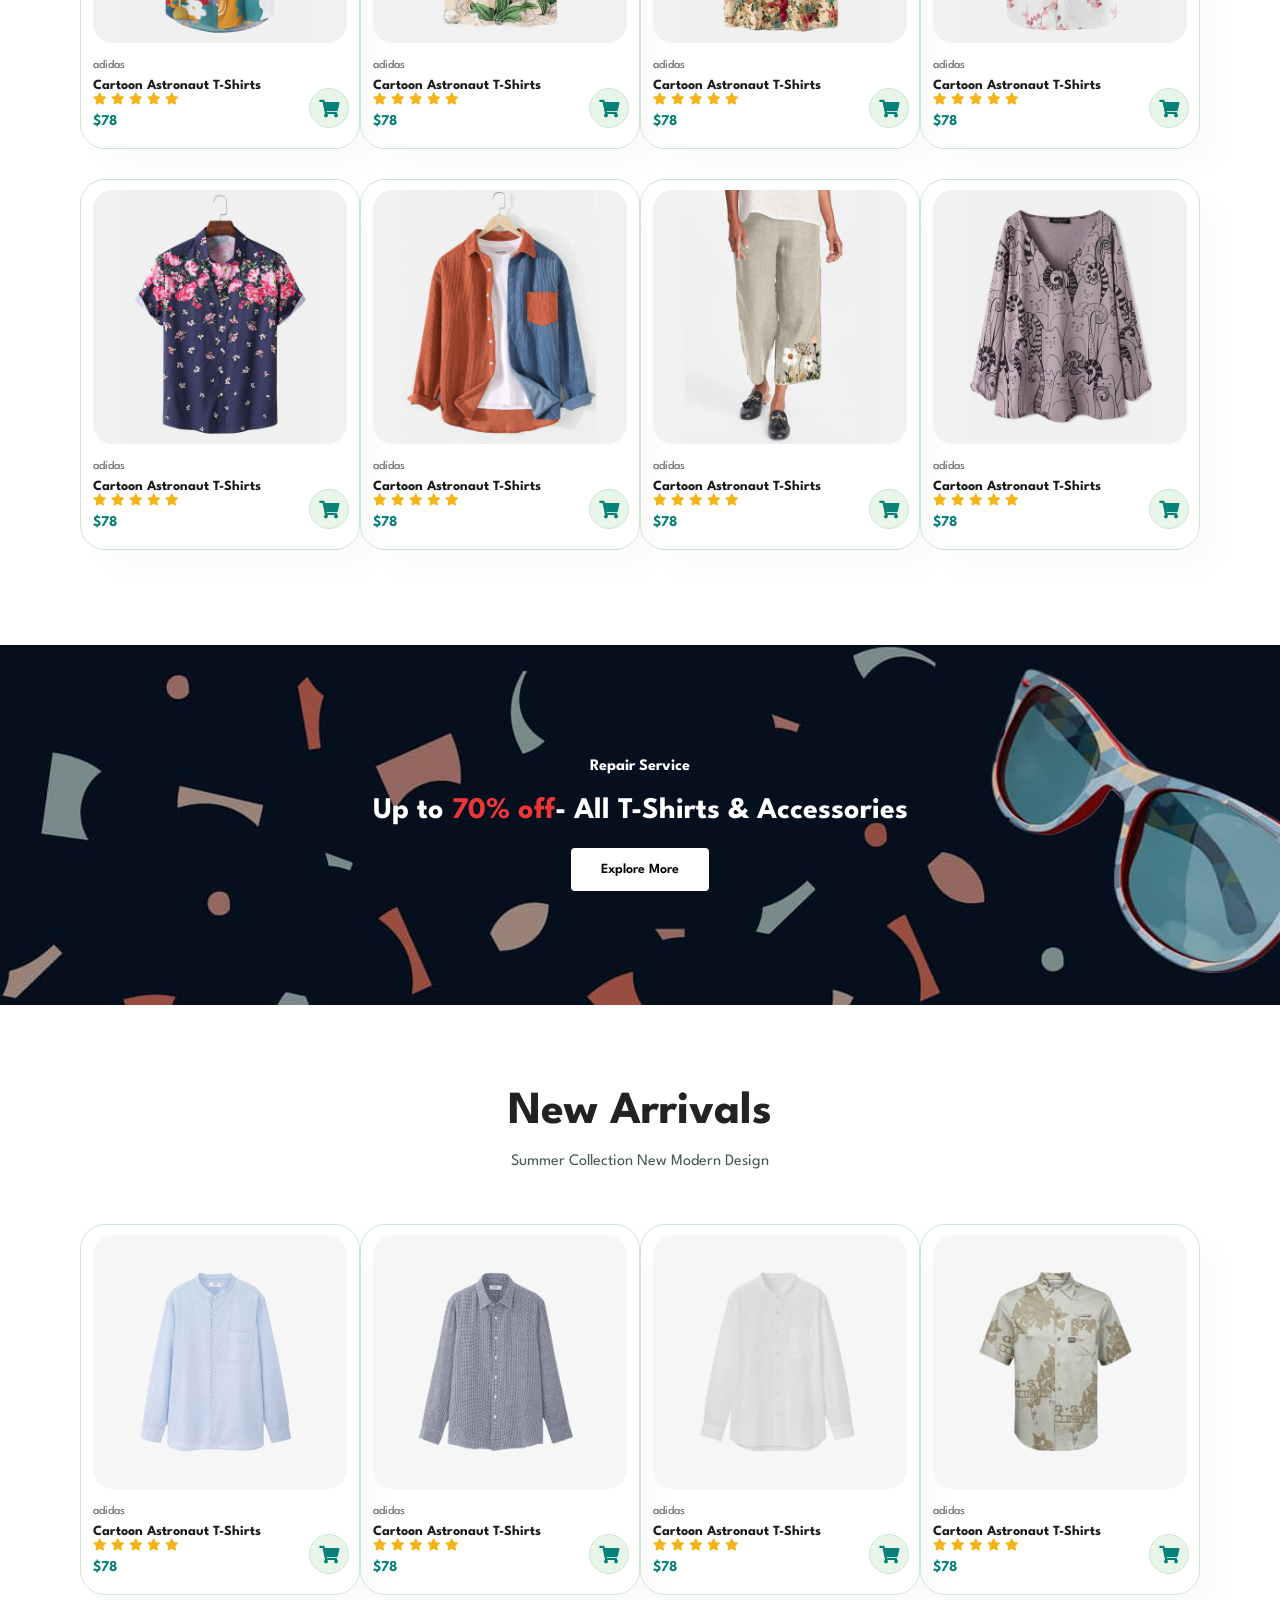
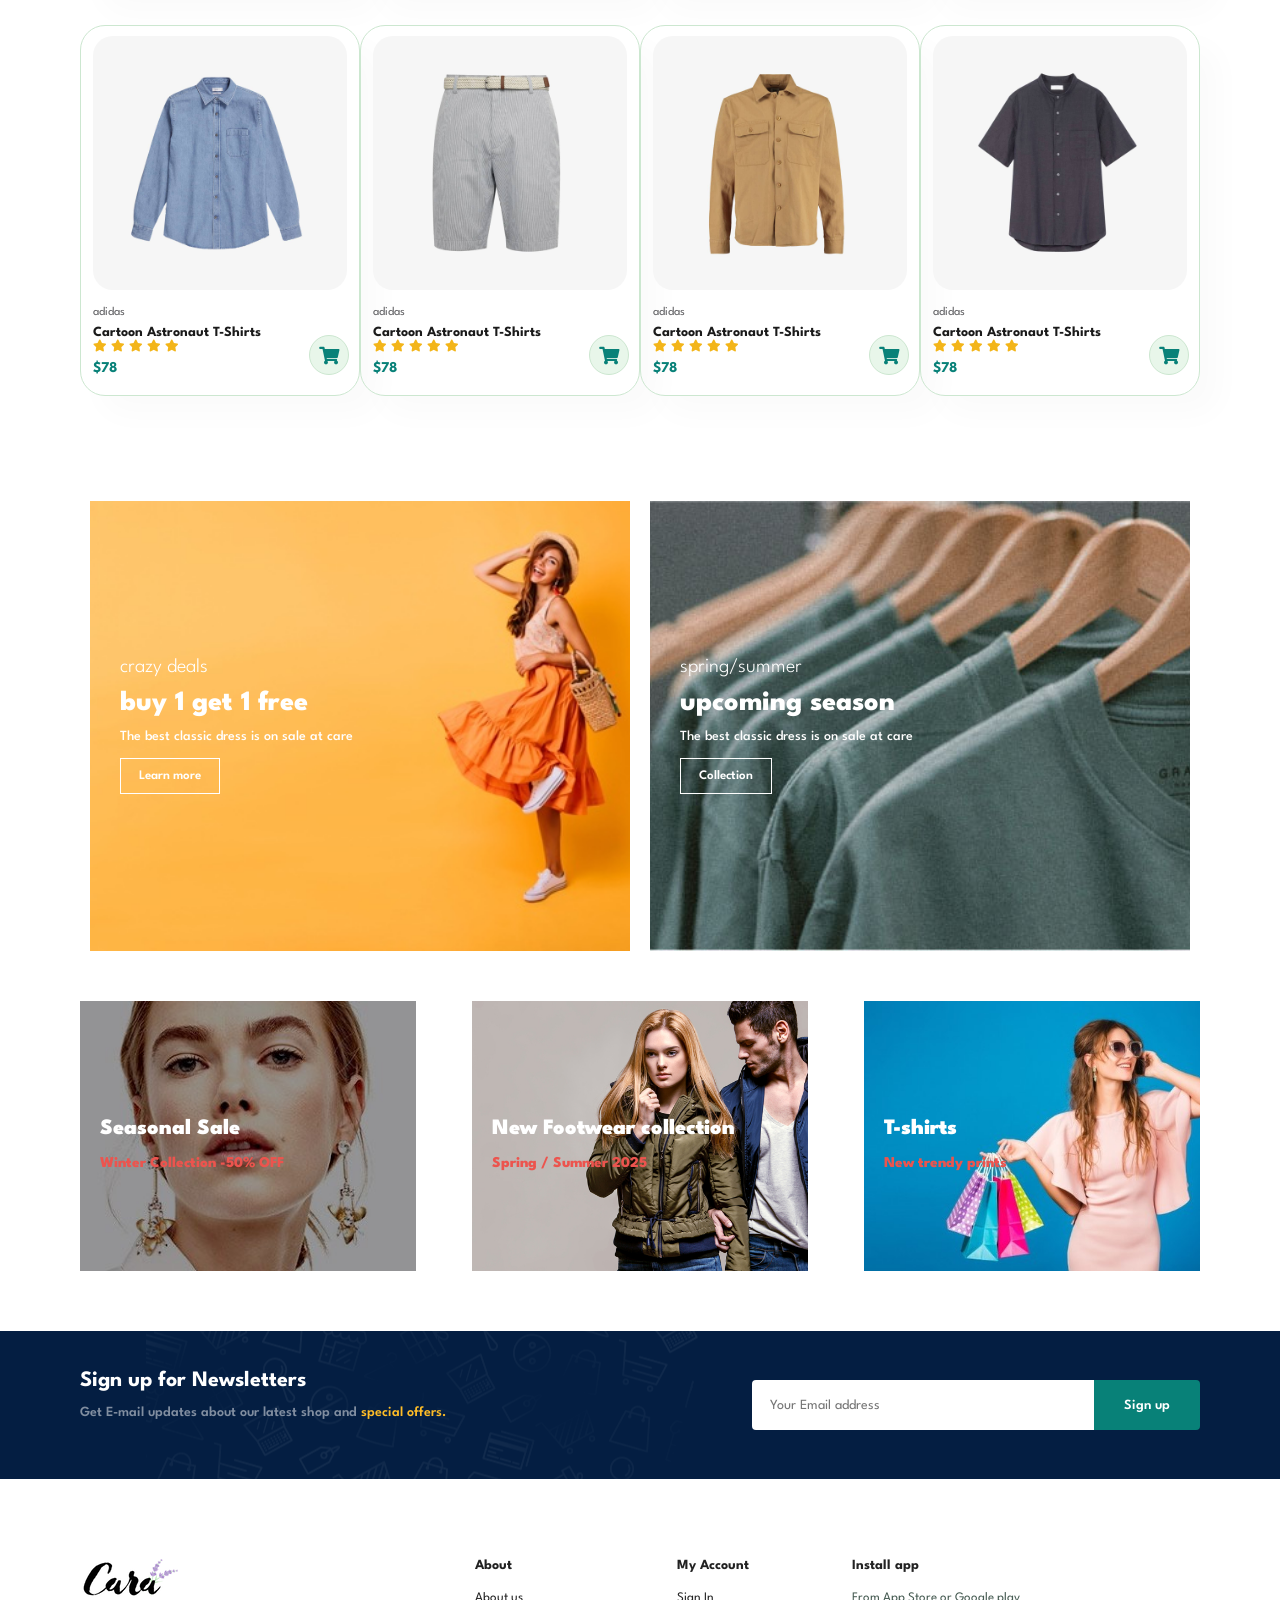
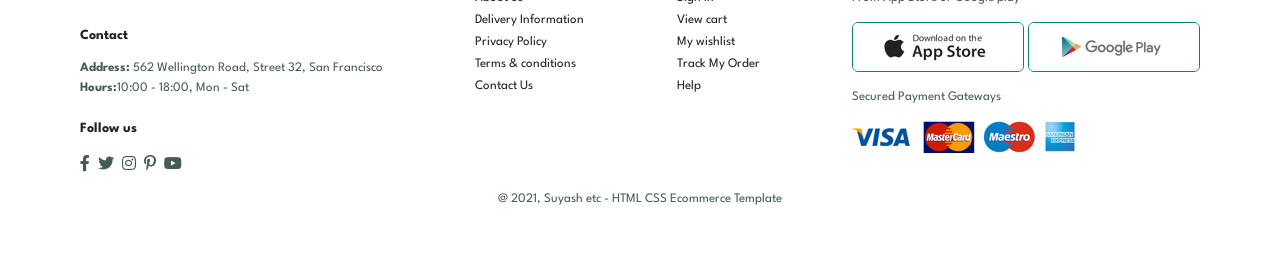
==== commit 392a1554: "Update index.html" ====
--- a/index.html
+++ b/index.html
@@ -13,7 +13,7 @@
 
     <body>
         <section id="header">
-            <a href="#"><img src="logo.png" class="logo"></a>
+            <a href="#"><img src="img/logo.png" class="logo"></a>
 
             <div>
                 <ul id="navbar">
@@ -43,27 +43,27 @@
 
         <section id="feature" class="section-p1">
             <div class="fe-box">
-                <img src="features/f1.png">
+                <img src="img/features/f1.png">
                 <h6>Free shipping</h6>
             </div>
             <div class="fe-box">
-                <img src="features/f2.png">
+                <img src="img/features/f2.png">
                 <h6>Online Order</h6>
             </div>
             <div class="fe-box">
-                <img src="features/f3.png">
+                <img src="img/features/f3.png">
                 <h6>Save Money</h6>
             </div>
             <div class="fe-box">
-                <img src="features/f4.png">
+                <img src="img/features/f4.png">
                 <h6>Promotions</h6>
             </div>
             <div class="fe-box">
-                <img src="features/f5.png">
+                <img src="img/features/f5.png">
                 <h6>Happy Sell</h6>
             </div>
             <div class="fe-box">
-                <img src="features/f6.png">
+                <img src="img/features/f6.png">
                 <h6>24/7 Support</h6>
             </div>
             
@@ -75,119 +75,119 @@
             <p>Summer Collection New Modern Design</p>
             <div class="pro-container">
                 <div class="pro">
-                    <img src="products/f1.jpg">
-                    <div class="des">
-                        <span>adidas</span>
-                        <h5>Cartoon Astronaut T-Shirts</h5>
-                        <div class="star">
-                            <i class="fas fa-star"></i>
-                            <i class="fas fa-star"></i>
-                            <i class="fas fa-star"></i>
-                            <i class="fas fa-star"></i>
-                            <i class="fas fa-star"></i>
-                        </div>
-                        <h4>$78</h4>
-                    </div>
-                    <a href="#"><i class="fas fa-shopping-cart cart"></i></a>
-                </div>
-                <div class="pro">
-                    <img src="products/f2.jpg">
-                    <div class="des">
-                        <span>adidas</span>
-                        <h5>Cartoon Astronaut T-Shirts</h5>
-                        <div class="star">
-                            <i class="fas fa-star"></i>
-                            <i class="fas fa-star"></i>
-                            <i class="fas fa-star"></i>
-                            <i class="fas fa-star"></i>
-                            <i class="fas fa-star"></i>
-                        </div>
-                        <h4>$78</h4>
-                    </div>
-                    <a href="#"><i class="fas fa-shopping-cart cart"></i></a>
-                </div>
-                <div class="pro">
-                    <img src="products/f3.jpg">
-                    <div class="des">
-                        <span>adidas</span>
-                        <h5>Cartoon Astronaut T-Shirts</h5>
-                        <div class="star">
-                            <i class="fas fa-star"></i>
-                            <i class="fas fa-star"></i>
-                            <i class="fas fa-star"></i>
-                            <i class="fas fa-star"></i>
-                            <i class="fas fa-star"></i>
-                        </div>
-                        <h4>$78</h4>
-                    </div>
-                    <a href="#"><i class="fas fa-shopping-cart cart"></i></a>
-                </div>
-                <div class="pro">
-                    <img src="products/f4.jpg">
-                    <div class="des">
-                        <span>adidas</span>
-                        <h5>Cartoon Astronaut T-Shirts</h5>
-                        <div class="star">
-                            <i class="fas fa-star"></i>
-                            <i class="fas fa-star"></i>
-                            <i class="fas fa-star"></i>
-                            <i class="fas fa-star"></i>
-                            <i class="fas fa-star"></i>
-                        </div>
-                        <h4>$78</h4>
-                    </div>
-                    <a href="#"><i class="fas fa-shopping-cart cart"></i></a>
-                </div>
-                <div class="pro">
-                    <img src="products/f5.jpg">
-                    <div class="des">
-                        <span>adidas</span>
-                        <h5>Cartoon Astronaut T-Shirts</h5>
-                        <div class="star">
-                            <i class="fas fa-star"></i>
-                            <i class="fas fa-star"></i>
-                            <i class="fas fa-star"></i>
-                            <i class="fas fa-star"></i>
-                            <i class="fas fa-star"></i>
-                        </div>
-                        <h4>$78</h4>
-                    </div>
-                    <a href="#"><i class="fas fa-shopping-cart cart"></i></a>
-                </div>
-                <div class="pro">
-                    <img src="products/f6.jpg">
-                    <div class="des">
-                        <span>adidas</span>
-                        <h5>Cartoon Astronaut T-Shirts</h5>
-                        <div class="star">
-                            <i class="fas fa-star"></i>
-                            <i class="fas fa-star"></i>
-                            <i class="fas fa-star"></i>
-                            <i class="fas fa-star"></i>
-                            <i class="fas fa-star"></i>
-                        </div>
-                        <h4>$78</h4>
-                    </div>
-                    <a href="#"><i class="fas fa-shopping-cart cart"></i></a>
-                </div>
-                <div class="pro">
-                    <img src="products/f7.jpg">
-                    <div class="des">
-                        <span>adidas</span>
-                        <h5>Cartoon Astronaut T-Shirts</h5>
-                        <div class="star">
-                            <i class="fas fa-star"></i>
-                            <i class="fas fa-star"></i>
-                            <i class="fas fa-star"></i>
-                            <i class="fas fa-star"></i>
-                            <i class="fas fa-star"></i>
-                        </div>
-                        <h4>$78</h4>
-                    </div>
-                    <a href="#"><i class="fas fa-shopping-cart cart"></i></a>
-                </div>
-                <div class="pro">
-                    <img src="products/f8.jpg">
+                    <img src="img/products/f1.jpg">
+                    <div class="des">
+                        <span>adidas</span>
+                        <h5>Cartoon Astronaut T-Shirts</h5>
+                        <div class="star">
+                            <i class="fas fa-star"></i>
+                            <i class="fas fa-star"></i>
+                            <i class="fas fa-star"></i>
+                            <i class="fas fa-star"></i>
+                            <i class="fas fa-star"></i>
+                        </div>
+                        <h4>$78</h4>
+                    </div>
+                    <a href="#"><i class="fas fa-shopping-cart cart"></i></a>
+                </div>
+                <div class="pro">
+                    <img src="img/products/f2.jpg">
+                    <div class="des">
+                        <span>adidas</span>
+                        <h5>Cartoon Astronaut T-Shirts</h5>
+                        <div class="star">
+                            <i class="fas fa-star"></i>
+                            <i class="fas fa-star"></i>
+                            <i class="fas fa-star"></i>
+                            <i class="fas fa-star"></i>
+                            <i class="fas fa-star"></i>
+                        </div>
+                        <h4>$78</h4>
+                    </div>
+                    <a href="#"><i class="fas fa-shopping-cart cart"></i></a>
+                </div>
+                <div class="pro">
+                    <img src="img/products/f3.jpg">
+                    <div class="des">
+                        <span>adidas</span>
+                        <h5>Cartoon Astronaut T-Shirts</h5>
+                        <div class="star">
+                            <i class="fas fa-star"></i>
+                            <i class="fas fa-star"></i>
+                            <i class="fas fa-star"></i>
+                            <i class="fas fa-star"></i>
+                            <i class="fas fa-star"></i>
+                        </div>
+                        <h4>$78</h4>
+                    </div>
+                    <a href="#"><i class="fas fa-shopping-cart cart"></i></a>
+                </div>
+                <div class="pro">
+                    <img src="img/products/f4.jpg">
+                    <div class="des">
+                        <span>adidas</span>
+                        <h5>Cartoon Astronaut T-Shirts</h5>
+                        <div class="star">
+                            <i class="fas fa-star"></i>
+                            <i class="fas fa-star"></i>
+                            <i class="fas fa-star"></i>
+                            <i class="fas fa-star"></i>
+                            <i class="fas fa-star"></i>
+                        </div>
+                        <h4>$78</h4>
+                    </div>
+                    <a href="#"><i class="fas fa-shopping-cart cart"></i></a>
+                </div>
+                <div class="pro">
+                    <img src="img/products/f5.jpg">
+                    <div class="des">
+                        <span>adidas</span>
+                        <h5>Cartoon Astronaut T-Shirts</h5>
+                        <div class="star">
+                            <i class="fas fa-star"></i>
+                            <i class="fas fa-star"></i>
+                            <i class="fas fa-star"></i>
+                            <i class="fas fa-star"></i>
+                            <i class="fas fa-star"></i>
+                        </div>
+                        <h4>$78</h4>
+                    </div>
+                    <a href="#"><i class="fas fa-shopping-cart cart"></i></a>
+                </div>
+                <div class="pro">
+                    <img src="img/products/f6.jpg">
+                    <div class="des">
+                        <span>adidas</span>
+                        <h5>Cartoon Astronaut T-Shirts</h5>
+                        <div class="star">
+                            <i class="fas fa-star"></i>
+                            <i class="fas fa-star"></i>
+                            <i class="fas fa-star"></i>
+                            <i class="fas fa-star"></i>
+                            <i class="fas fa-star"></i>
+                        </div>
+                        <h4>$78</h4>
+                    </div>
+                    <a href="#"><i class="fas fa-shopping-cart cart"></i></a>
+                </div>
+                <div class="pro">
+                    <img src="img/products/f7.jpg">
+                    <div class="des">
+                        <span>adidas</span>
+                        <h5>Cartoon Astronaut T-Shirts</h5>
+                        <div class="star">
+                            <i class="fas fa-star"></i>
+                            <i class="fas fa-star"></i>
+                            <i class="fas fa-star"></i>
+                            <i class="fas fa-star"></i>
+                            <i class="fas fa-star"></i>
+                        </div>
+                        <h4>$78</h4>
+                    </div>
+                    <a href="#"><i class="fas fa-shopping-cart cart"></i></a>
+                </div>
+                <div class="pro">
+                    <img src="img/products/f8.jpg">
                     <div class="des">
                         <span>adidas</span>
                         <h5>Cartoon Astronaut T-Shirts</h5>
@@ -216,119 +216,119 @@
             <p>Summer Collection New Modern Design</p>
             <div class="pro-container">
                 <div class="pro">
-                    <img src="products/n1.jpg">
-                    <div class="des">
-                        <span>adidas</span>
-                        <h5>Cartoon Astronaut T-Shirts</h5>
-                        <div class="star">
-                            <i class="fas fa-star"></i>
-                            <i class="fas fa-star"></i>
-                            <i class="fas fa-star"></i>
-                            <i class="fas fa-star"></i>
-                            <i class="fas fa-star"></i>
-                        </div>
-                        <h4>$78</h4>
-                    </div>
-                    <a href="#"><i class="fas fa-shopping-cart cart"></i></a>
-                </div>
-                <div class="pro">
-                    <img src="products/n2.jpg">
-                    <div class="des">
-                        <span>adidas</span>
-                        <h5>Cartoon Astronaut T-Shirts</h5>
-                        <div class="star">
-                            <i class="fas fa-star"></i>
-                            <i class="fas fa-star"></i>
-                            <i class="fas fa-star"></i>
-                            <i class="fas fa-star"></i>
-                            <i class="fas fa-star"></i>
-                        </div>
-                        <h4>$78</h4>
-                    </div>
-                    <a href="#"><i class="fas fa-shopping-cart cart"></i></a>
-                </div>
-                <div class="pro">
-                    <img src="products/n3.jpg">
-                    <div class="des">
-                        <span>adidas</span>
-                        <h5>Cartoon Astronaut T-Shirts</h5>
-                        <div class="star">
-                            <i class="fas fa-star"></i>
-                            <i class="fas fa-star"></i>
-                            <i class="fas fa-star"></i>
-                            <i class="fas fa-star"></i>
-                            <i class="fas fa-star"></i>
-                        </div>
-                        <h4>$78</h4>
-                    </div>
-                    <a href="#"><i class="fas fa-shopping-cart cart"></i></a>
-                </div>
-                <div class="pro">
-                    <img src="products/n4.jpg">
-                    <div class="des">
-                        <span>adidas</span>
-                        <h5>Cartoon Astronaut T-Shirts</h5>
-                        <div class="star">
-                            <i class="fas fa-star"></i>
-                            <i class="fas fa-star"></i>
-                            <i class="fas fa-star"></i>
-                            <i class="fas fa-star"></i>
-                            <i class="fas fa-star"></i>
-                        </div>
-                        <h4>$78</h4>
-                    </div>
-                    <a href="#"><i class="fas fa-shopping-cart cart"></i></a>
-                </div>
-                <div class="pro">
-                    <img src="products/n5.jpg">
-                    <div class="des">
-                        <span>adidas</span>
-                        <h5>Cartoon Astronaut T-Shirts</h5>
-                        <div class="star">
-                            <i class="fas fa-star"></i>
-                            <i class="fas fa-star"></i>
-                            <i class="fas fa-star"></i>
-                            <i class="fas fa-star"></i>
-                            <i class="fas fa-star"></i>
-                        </div>
-                        <h4>$78</h4>
-                    </div>
-                    <a href="#"><i class="fas fa-shopping-cart cart"></i></a>
-                </div>
-                <div class="pro">
-                    <img src="products/n6.jpg">
-                    <div class="des">
-                        <span>adidas</span>
-                        <h5>Cartoon Astronaut T-Shirts</h5>
-                        <div class="star">
-                            <i class="fas fa-star"></i>
-                            <i class="fas fa-star"></i>
-                            <i class="fas fa-star"></i>
-                            <i class="fas fa-star"></i>
-                            <i class="fas fa-star"></i>
-                        </div>
-                        <h4>$78</h4>
-                    </div>
-                    <a href="#"><i class="fas fa-shopping-cart cart"></i></a>
-                </div>
-                <div class="pro">
-                    <img src="products/n7.jpg">
-                    <div class="des">
-                        <span>adidas</span>
-                        <h5>Cartoon Astronaut T-Shirts</h5>
-                        <div class="star">
-                            <i class="fas fa-star"></i>
-                            <i class="fas fa-star"></i>
-                            <i class="fas fa-star"></i>
-                            <i class="fas fa-star"></i>
-                            <i class="fas fa-star"></i>
-                        </div>
-                        <h4>$78</h4>
-                    </div>
-                    <a href="#"><i class="fas fa-shopping-cart cart"></i></a>
-                </div>
-                <div class="pro">
-                    <img src="products/n8.jpg">
+                    <img src="img/products/n1.jpg">
+                    <div class="des">
+                        <span>adidas</span>
+                        <h5>Cartoon Astronaut T-Shirts</h5>
+                        <div class="star">
+                            <i class="fas fa-star"></i>
+                            <i class="fas fa-star"></i>
+                            <i class="fas fa-star"></i>
+                            <i class="fas fa-star"></i>
+                            <i class="fas fa-star"></i>
+                        </div>
+                        <h4>$78</h4>
+                    </div>
+                    <a href="#"><i class="fas fa-shopping-cart cart"></i></a>
+                </div>
+                <div class="pro">
+                    <img src="img/products/n2.jpg">
+                    <div class="des">
+                        <span>adidas</span>
+                        <h5>Cartoon Astronaut T-Shirts</h5>
+                        <div class="star">
+                            <i class="fas fa-star"></i>
+                            <i class="fas fa-star"></i>
+                            <i class="fas fa-star"></i>
+                            <i class="fas fa-star"></i>
+                            <i class="fas fa-star"></i>
+                        </div>
+                        <h4>$78</h4>
+                    </div>
+                    <a href="#"><i class="fas fa-shopping-cart cart"></i></a>
+                </div>
+                <div class="pro">
+                    <img src="img/products/n3.jpg">
+                    <div class="des">
+                        <span>adidas</span>
+                        <h5>Cartoon Astronaut T-Shirts</h5>
+                        <div class="star">
+                            <i class="fas fa-star"></i>
+                            <i class="fas fa-star"></i>
+                            <i class="fas fa-star"></i>
+                            <i class="fas fa-star"></i>
+                            <i class="fas fa-star"></i>
+                        </div>
+                        <h4>$78</h4>
+                    </div>
+                    <a href="#"><i class="fas fa-shopping-cart cart"></i></a>
+                </div>
+                <div class="pro">
+                    <img src="img/products/n4.jpg">
+                    <div class="des">
+                        <span>adidas</span>
+                        <h5>Cartoon Astronaut T-Shirts</h5>
+                        <div class="star">
+                            <i class="fas fa-star"></i>
+                            <i class="fas fa-star"></i>
+                            <i class="fas fa-star"></i>
+                            <i class="fas fa-star"></i>
+                            <i class="fas fa-star"></i>
+                        </div>
+                        <h4>$78</h4>
+                    </div>
+                    <a href="#"><i class="fas fa-shopping-cart cart"></i></a>
+                </div>
+                <div class="pro">
+                    <img src="img/products/n5.jpg">
+                    <div class="des">
+                        <span>adidas</span>
+                        <h5>Cartoon Astronaut T-Shirts</h5>
+                        <div class="star">
+                            <i class="fas fa-star"></i>
+                            <i class="fas fa-star"></i>
+                            <i class="fas fa-star"></i>
+                            <i class="fas fa-star"></i>
+                            <i class="fas fa-star"></i>
+                        </div>
+                        <h4>$78</h4>
+                    </div>
+                    <a href="#"><i class="fas fa-shopping-cart cart"></i></a>
+                </div>
+                <div class="pro">
+                    <img src="img/products/n6.jpg">
+                    <div class="des">
+                        <span>adidas</span>
+                        <h5>Cartoon Astronaut T-Shirts</h5>
+                        <div class="star">
+                            <i class="fas fa-star"></i>
+                            <i class="fas fa-star"></i>
+                            <i class="fas fa-star"></i>
+                            <i class="fas fa-star"></i>
+                            <i class="fas fa-star"></i>
+                        </div>
+                        <h4>$78</h4>
+                    </div>
+                    <a href="#"><i class="fas fa-shopping-cart cart"></i></a>
+                </div>
+                <div class="pro">
+                    <img src="img/products/n7.jpg">
+                    <div class="des">
+                        <span>adidas</span>
+                        <h5>Cartoon Astronaut T-Shirts</h5>
+                        <div class="star">
+                            <i class="fas fa-star"></i>
+                            <i class="fas fa-star"></i>
+                            <i class="fas fa-star"></i>
+                            <i class="fas fa-star"></i>
+                            <i class="fas fa-star"></i>
+                        </div>
+                        <h4>$78</h4>
+                    </div>
+                    <a href="#"><i class="fas fa-shopping-cart cart"></i></a>
+                </div>
+                <div class="pro">
+                    <img src="img/products/n8.jpg">
                     <div class="des">
                         <span>adidas</span>
                         <h5>Cartoon Astronaut T-Shirts</h5>
@@ -390,7 +390,7 @@
 
         <footer class="section-p1">
             <div class="col">
-                <img class='logo' src="logo.png">
+                <img class='logo' src="img/logo.png">
                 <h4>Contact</h4>
                 <p><strong> Address:</strong> 562 Wellington Road, Street 32, San Francisco</p>
                 <p><strong> Hours:</strong>10:00 - 18:00, Mon - Sat</p>
@@ -429,11 +429,11 @@
                 <h4>Install app</h4>
                 <p>From App Store or Google play</p>
                 <div class="row">
-                    <img src="pay/app.jpg">
-                    <img src="pay/play.jpg">
+                    <img src="img/pay/app.jpg">
+                    <img src="img/pay/play.jpg">
                 </div>
                 <p>Secured Payment Gateways</p>
-                <img src="pay/pay.png" alt="">
+                <img src="img/pay/pay.png" alt="">
             </div>
 
             <div class="copyright">
@@ -441,7 +441,7 @@
             </div>
         </footer>
 
-        <script src="script.js"></script>
+        <script src="img/script.js"></script>
     </body>
 
 </html>
